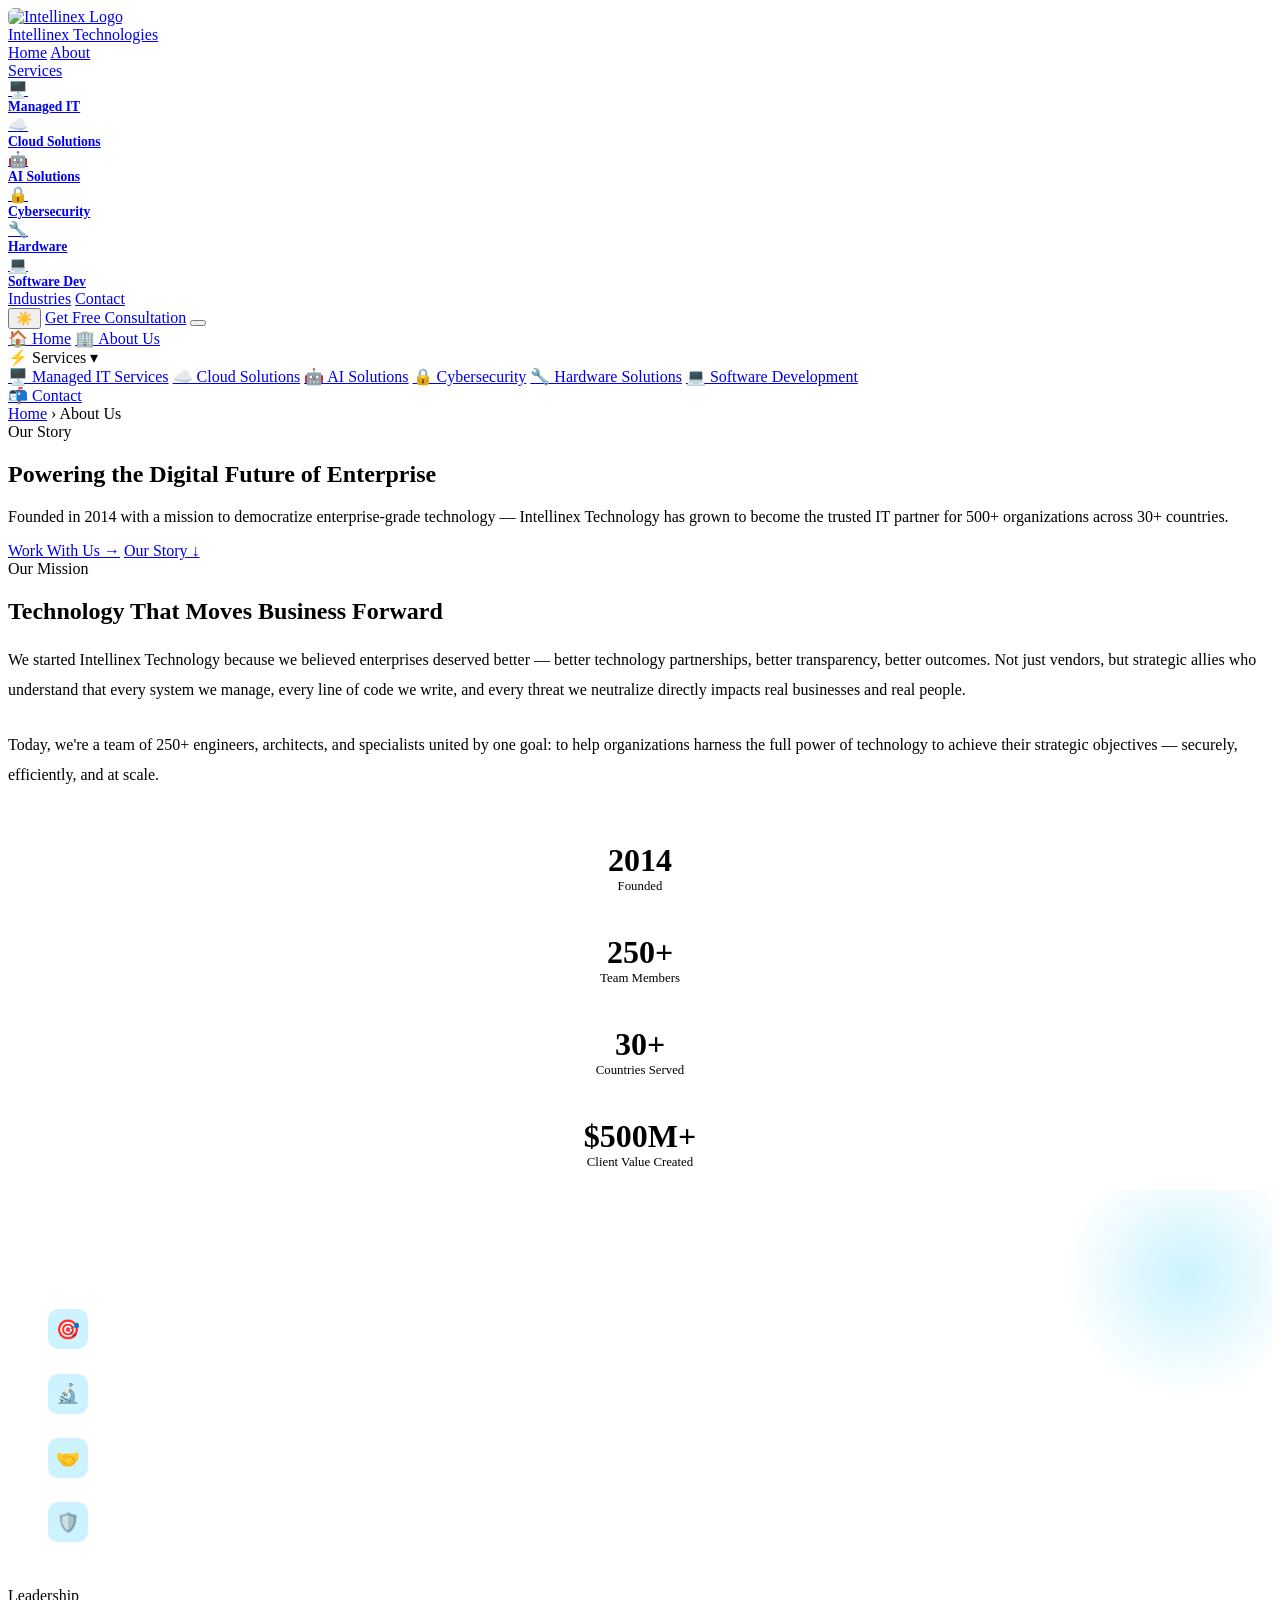
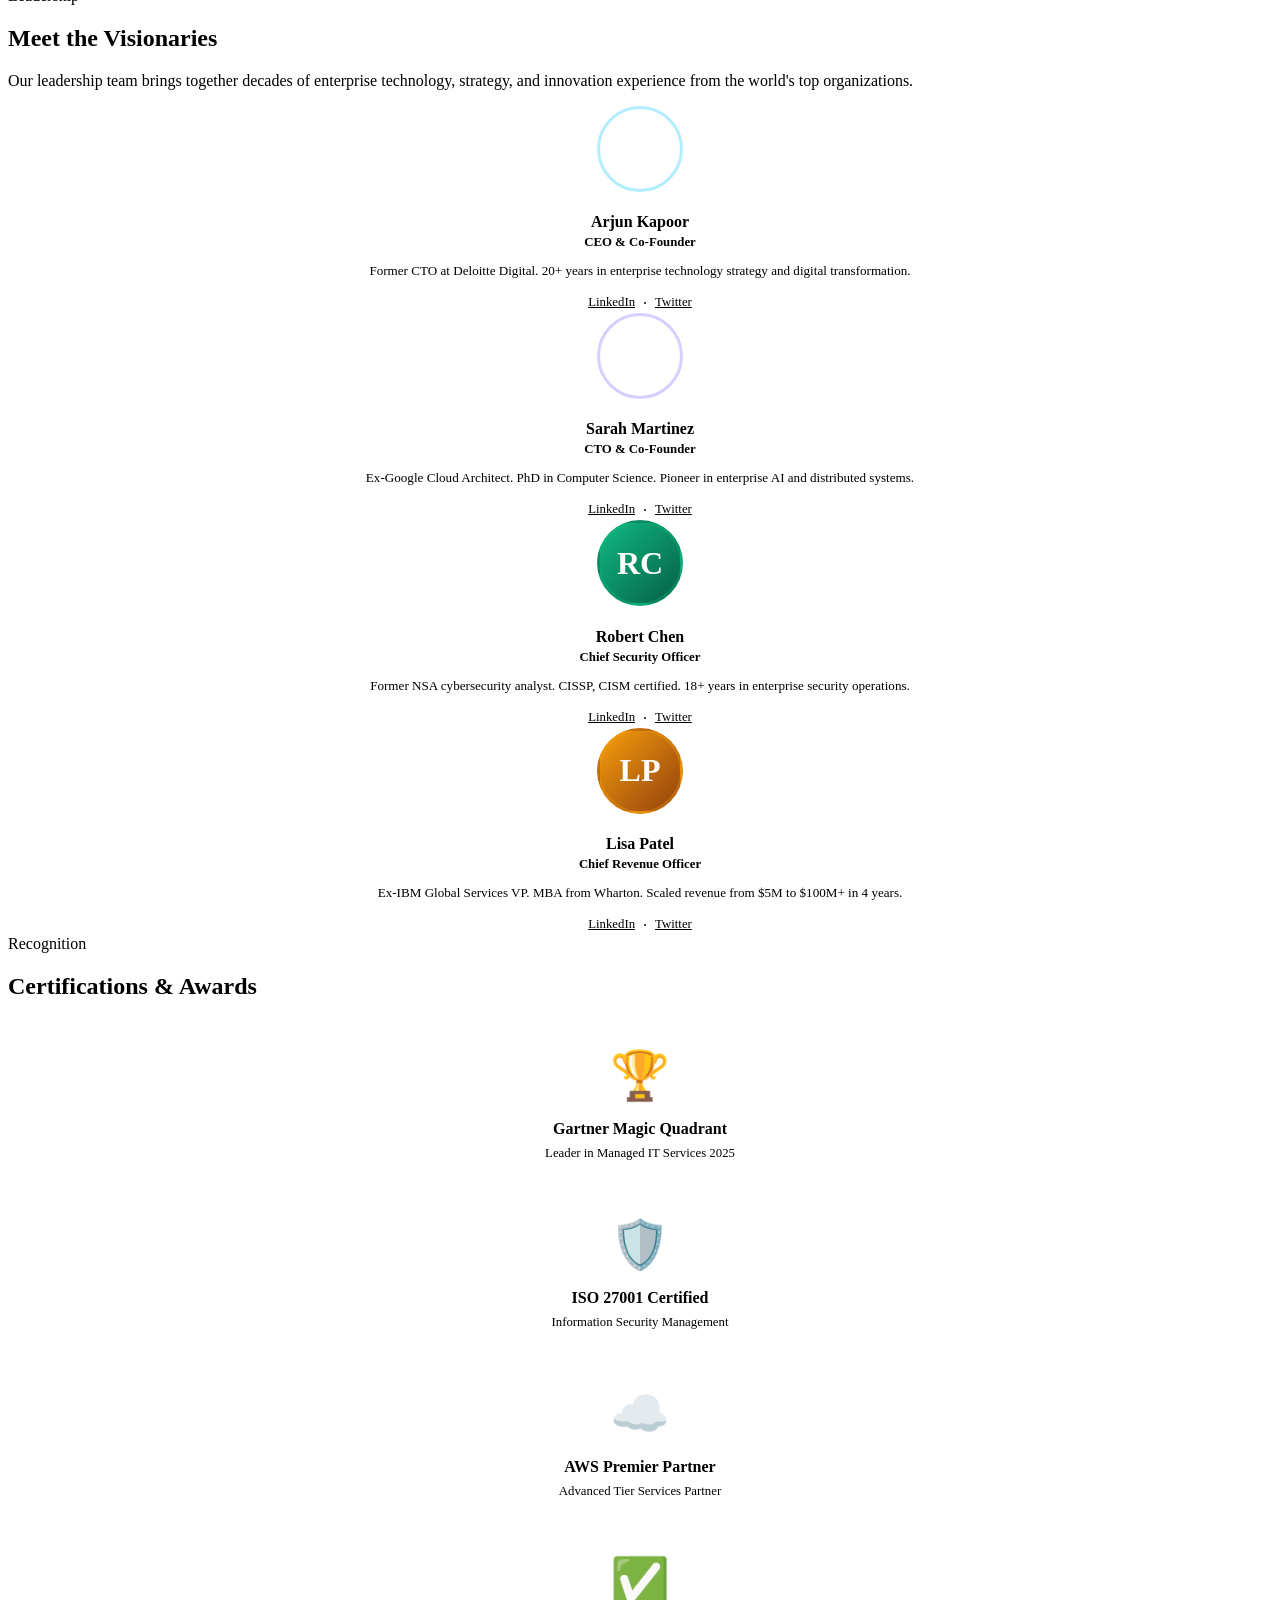
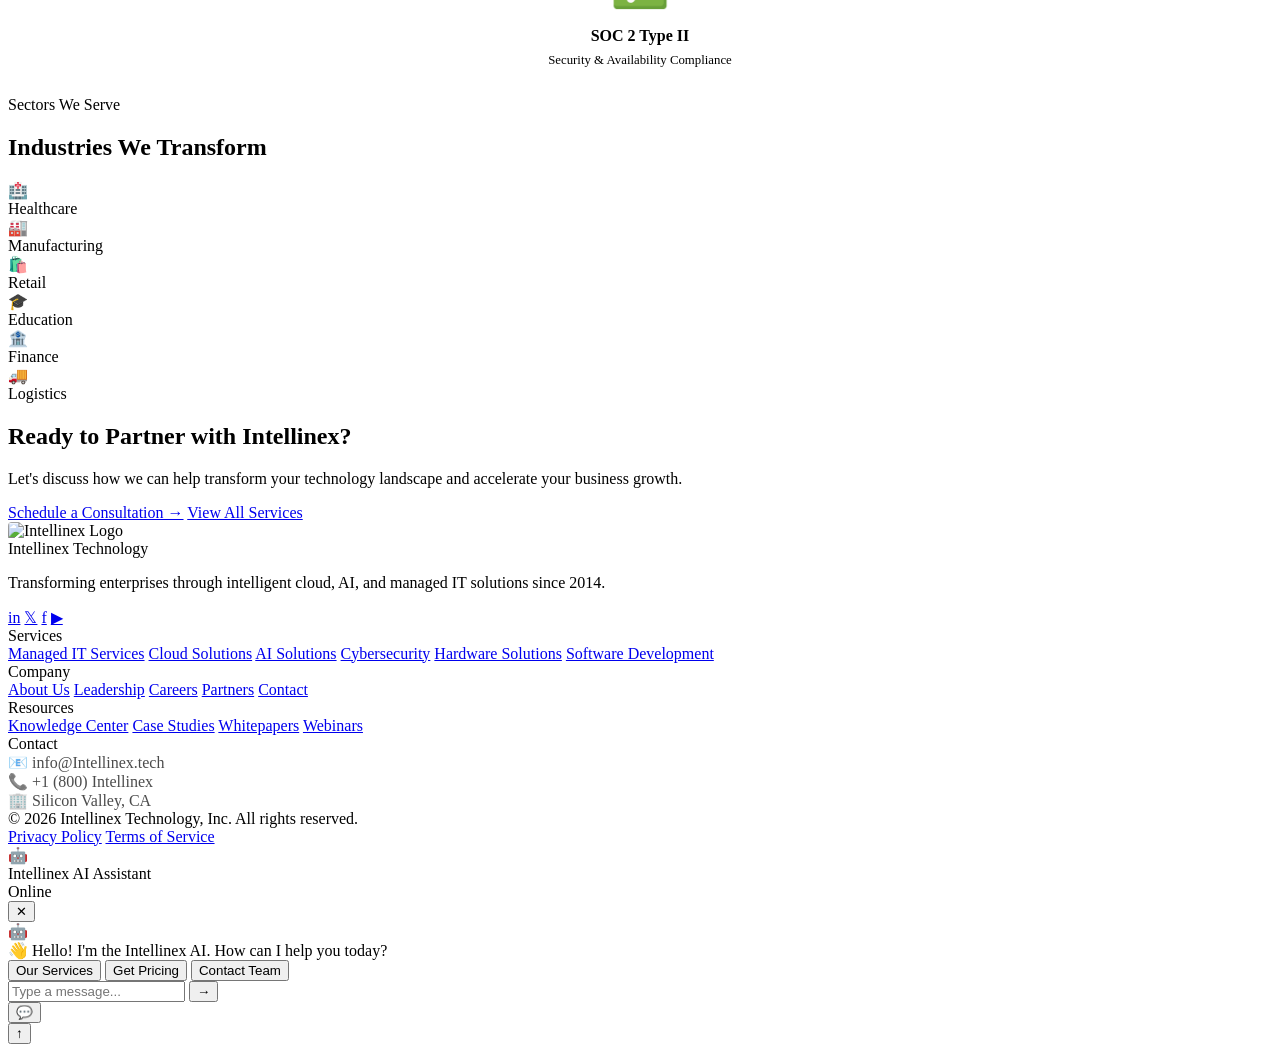
==== about.html @ fc271dee "Add files via upload" ====
<!DOCTYPE html>
<html lang="en" data-theme="dark">
<head>
  <meta charset="UTF-8">
  <meta name="viewport" content="width=device-width, initial-scale=1.0">
  <meta name="description" content="About Intellinex Technology — Our story, leadership team, mission, values, and what makes us the enterprise IT partner of choice for 500+ companies worldwide.">
  <meta name="keywords" content="about Intellinex Technology, IT company, enterprise technology, leadership team, company mission">
  <title>About Us | Intellinex Technology</title>
  <link rel="icon" href="data:image/svg+xml,<svg xmlns='http://www.w3.org/2000/svg' viewBox='0 0 100 100'><rect width='100' height='100' rx='20' fill='%230B1F3A'/><text y='.9em' font-size='80' x='10'>N</text></svg>">
  <link rel="stylesheet" href="css/main.css">
</head>
<body>

<!-- NAVBAR -->
<nav class="navbar" id="navbar">
  <div class="container">
    <div class="nav-inner">
      <a href="index.html" class="nav-logo">
        <div class="nav-logo-icon" style="background:none;box-shadow:none;width:auto;height:auto;"><img src="assets/logo.png" alt="Intellinex Logo" style="height:40px;width:auto;border-radius:6px;"></div>
        <div class="nav-logo-text">
          <span class="nav-logo-name">Intellinex</span>
          <span class="nav-logo-tagline">Technologies</span>
        </div>
      </a>
      <div class="nav-menu">
        <a href="index.html" class="nav-link">Home</a>
        <a href="about.html" class="nav-link active">About</a>
        <div class="nav-dropdown-wrapper">
          <a href="#" class="nav-link has-dropdown">Services</a>
          <div class="nav-dropdown">
            <a href="managed-it.html" class="nav-dropdown-item"><div class="nav-dropdown-item-icon">🖥️</div><div><div style="font-weight:600;color:var(--text-primary);font-size:0.85rem;">Managed IT</div></div></a>
            <a href="cloud-solutions.html" class="nav-dropdown-item"><div class="nav-dropdown-item-icon">☁️</div><div><div style="font-weight:600;color:var(--text-primary);font-size:0.85rem;">Cloud Solutions</div></div></a>
            <a href="ai-solutions.html" class="nav-dropdown-item"><div class="nav-dropdown-item-icon">🤖</div><div><div style="font-weight:600;color:var(--text-primary);font-size:0.85rem;">AI Solutions</div></div></a>
            <a href="cybersecurity.html" class="nav-dropdown-item"><div class="nav-dropdown-item-icon">🔒</div><div><div style="font-weight:600;color:var(--text-primary);font-size:0.85rem;">Cybersecurity</div></div></a>
            <a href="hardware.html" class="nav-dropdown-item"><div class="nav-dropdown-item-icon">🔧</div><div><div style="font-weight:600;color:var(--text-primary);font-size:0.85rem;">Hardware</div></div></a>
            <a href="software-development.html" class="nav-dropdown-item"><div class="nav-dropdown-item-icon">💻</div><div><div style="font-weight:600;color:var(--text-primary);font-size:0.85rem;">Software Dev</div></div></a>
          </div>
        </div>
        <a href="index.html#industries" class="nav-link">Industries</a>
        <a href="contact.html" class="nav-link">Contact</a>
      </div>
      <div class="nav-actions">
        <button class="theme-toggle" aria-label="Toggle theme"><span class="theme-icon">☀️</span></button>
        <a href="contact.html" class="btn btn-primary btn-sm nav-cta">Get Free Consultation</a>
        <button class="hamburger" id="hamburger"><span></span><span></span><span></span></button>
      </div>
    </div>
  </div>
</nav>
<div class="mobile-menu" id="mobile-menu">
  <a href="index.html" class="mobile-menu-link">🏠 Home</a>
  <a href="about.html" class="mobile-menu-link">🏢 About Us</a>
  <div class="mobile-menu-link has-sub" style="cursor:pointer">⚡ Services <span class="sub-arrow" style="transition:transform 0.3s">▾</span></div>
  <div class="mobile-menu-sub">
    <a href="managed-it.html" class="mobile-menu-sub-link">🖥️ Managed IT Services</a>
    <a href="cloud-solutions.html" class="mobile-menu-sub-link">☁️ Cloud Solutions</a>
    <a href="ai-solutions.html" class="mobile-menu-sub-link">🤖 AI Solutions</a>
    <a href="cybersecurity.html" class="mobile-menu-sub-link">🔒 Cybersecurity</a>
    <a href="hardware.html" class="mobile-menu-sub-link">🔧 Hardware Solutions</a>
    <a href="software-development.html" class="mobile-menu-sub-link">💻 Software Development</a>
  </div>
  <a href="contact.html" class="mobile-menu-link">📬 Contact</a>
</div>

<!-- PAGE HERO -->
<section class="page-hero">
  <div class="container">
    <div class="page-hero-content">
      <div class="breadcrumb">
        <a href="index.html">Home</a>
        <span class="breadcrumb-sep">›</span>
        <span>About Us</span>
      </div>
      <div class="section-tag" style="margin-bottom:16px;">Our Story</div>
      <h1 class="page-hero-title">Powering the <span style="color:var(--cyan)">Digital Future</span> of Enterprise</h1>
      <p class="page-hero-desc">Founded in 2014 with a mission to democratize enterprise-grade technology — Intellinex Technology has grown to become the trusted IT partner for 500+ organizations across 30+ countries.</p>
      <div class="btn-group">
        <a href="contact.html" class="btn btn-primary">Work With Us →</a>
        <a href="#story" class="btn btn-outline">Our Story ↓</a>
      </div>
    </div>
  </div>
</section>

<!-- MISSION & VALUES -->
<section class="section" id="story" style="background:var(--bg)">
  <div class="container">
    <div class="why-grid">
      <div class="reveal-left">
        <div class="section-tag">Our Mission</div>
        <h2 class="section-title" style="margin-bottom:20px">Technology That <span class="text-cyan">Moves Business Forward</span></h2>
        <p style="color:var(--text-secondary);line-height:1.9;margin-bottom:24px;">We started Intellinex Technology because we believed enterprises deserved better — better technology partnerships, better transparency, better outcomes. Not just vendors, but strategic allies who understand that every system we manage, every line of code we write, and every threat we neutralize directly impacts real businesses and real people.</p>
        <p style="color:var(--text-secondary);line-height:1.9;margin-bottom:32px;">Today, we're a team of 250+ engineers, architects, and specialists united by one goal: to help organizations harness the full power of technology to achieve their strategic objectives — securely, efficiently, and at scale.</p>
        <div class="grid grid-2" style="gap:16px">
          <div style="padding:20px;background:var(--bg-card);border:1px solid var(--border);border-radius:var(--radius-md);text-align:center;">
            <div style="font-size:2rem;font-weight:800;color:var(--cyan);font-family:var(--font-display);">2014</div>
            <div style="font-size:0.8rem;color:var(--text-muted);">Founded</div>
          </div>
          <div style="padding:20px;background:var(--bg-card);border:1px solid var(--border);border-radius:var(--radius-md);text-align:center;">
            <div style="font-size:2rem;font-weight:800;color:var(--cyan);font-family:var(--font-display);">250+</div>
            <div style="font-size:0.8rem;color:var(--text-muted);">Team Members</div>
          </div>
          <div style="padding:20px;background:var(--bg-card);border:1px solid var(--border);border-radius:var(--radius-md);text-align:center;">
            <div style="font-size:2rem;font-weight:800;color:var(--cyan);font-family:var(--font-display);">30+</div>
            <div style="font-size:0.8rem;color:var(--text-muted);">Countries Served</div>
          </div>
          <div style="padding:20px;background:var(--bg-card);border:1px solid var(--border);border-radius:var(--radius-md);text-align:center;">
            <div style="font-size:2rem;font-weight:800;color:var(--cyan);font-family:var(--font-display);">$500M+</div>
            <div style="font-size:0.8rem;color:var(--text-muted);">Client Value Created</div>
          </div>
        </div>
      </div>
      <div class="reveal-right">
        <div style="background:linear-gradient(135deg,var(--primary),var(--primary-light));border-radius:var(--radius-xl);padding:40px;position:relative;overflow:hidden;box-shadow:var(--shadow-xl)">
          <div style="position:absolute;top:-40px;right:-40px;width:250px;height:250px;background:radial-gradient(circle,rgba(0,194,255,0.2),transparent 70%);border-radius:50%;"></div>
          <div style="position:relative;z-index:1">
            <h3 style="color:white;margin-bottom:28px;font-size:1.5rem">Our Core Values</h3>
            <div style="display:flex;flex-direction:column;gap:20px">
              <div style="display:flex;gap:16px;align-items:flex-start">
                <div style="width:40px;height:40px;background:rgba(0,194,255,0.2);border-radius:10px;display:flex;align-items:center;justify-content:center;font-size:1.2rem;flex-shrink:0">🎯</div>
                <div><div style="color:white;font-weight:700;margin-bottom:4px">Client-First Always</div><div style="color:rgba(255,255,255,0.6);font-size:0.875rem;line-height:1.6">Every decision we make is centered around creating real, measurable value for our clients.</div></div>
              </div>
              <div style="display:flex;gap:16px;align-items:flex-start">
                <div style="width:40px;height:40px;background:rgba(0,194,255,0.2);border-radius:10px;display:flex;align-items:center;justify-content:center;font-size:1.2rem;flex-shrink:0">🔬</div>
                <div><div style="color:white;font-weight:700;margin-bottom:4px">Innovation at Core</div><div style="color:rgba(255,255,255,0.6);font-size:0.875rem;line-height:1.6">We continuously explore emerging technologies to give our clients a competitive edge.</div></div>
              </div>
              <div style="display:flex;gap:16px;align-items:flex-start">
                <div style="width:40px;height:40px;background:rgba(0,194,255,0.2);border-radius:10px;display:flex;align-items:center;justify-content:center;font-size:1.2rem;flex-shrink:0">🤝</div>
                <div><div style="color:white;font-weight:700;margin-bottom:4px">True Partnership</div><div style="color:rgba(255,255,255,0.6);font-size:0.875rem;line-height:1.6">We don't just deliver services — we build long-term relationships and grow together.</div></div>
              </div>
              <div style="display:flex;gap:16px;align-items:flex-start">
                <div style="width:40px;height:40px;background:rgba(0,194,255,0.2);border-radius:10px;display:flex;align-items:center;justify-content:center;font-size:1.2rem;flex-shrink:0">🛡️</div>
                <div><div style="color:white;font-weight:700;margin-bottom:4px">Uncompromising Security</div><div style="color:rgba(255,255,255,0.6);font-size:0.875rem;line-height:1.6">Security is not a feature — it's built into everything we do, by default.</div></div>
              </div>
            </div>
          </div>
        </div>
      </div>
    </div>
  </div>
</section>

<!-- LEADERSHIP TEAM -->
<section class="section" id="team" style="background:var(--bg-secondary)">
  <div class="container">
    <div class="section-header reveal">
      <div class="section-tag">Leadership</div>
      <h2 class="section-title">Meet the <span class="text-cyan">Visionaries</span></h2>
      <p class="section-desc">Our leadership team brings together decades of enterprise technology, strategy, and innovation experience from the world's top organizations.</p>
    </div>
    <div class="grid grid-4">
      <div class="card card-glass reveal reveal-delay-1" style="text-align:center">
        <div style="width:80px;height:80px;border-radius:50%;background:linear-gradient(135deg,var(--cyan),var(--primary-light));display:flex;align-items:center;justify-content:center;font-size:2rem;font-weight:700;color:white;margin:0 auto 20px;border:3px solid rgba(0,194,255,0.3)">AK</div>
        <h4 style="margin-bottom:4px">Arjun Kapoor</h4>
        <div style="font-size:0.8rem;color:var(--cyan);font-weight:600;margin-bottom:12px">CEO & Co-Founder</div>
        <p class="card-desc" style="font-size:0.82rem">Former CTO at Deloitte Digital. 20+ years in enterprise technology strategy and digital transformation.</p>
        <div style="display:flex;gap:8px;justify-content:center;margin-top:16px">
          <a href="#" style="color:var(--text-muted);font-size:0.8rem;transition:color 0.2s" onmouseover="this.style.color='var(--cyan)'" onmouseout="this.style.color='var(--text-muted)'">LinkedIn</a>
          <span style="color:var(--border)">·</span>
          <a href="#" style="color:var(--text-muted);font-size:0.8rem;transition:color 0.2s" onmouseover="this.style.color='var(--cyan)'" onmouseout="this.style.color='var(--text-muted)'">Twitter</a>
        </div>
      </div>
      <div class="card card-glass reveal reveal-delay-2" style="text-align:center">
        <div style="width:80px;height:80px;border-radius:50%;background:linear-gradient(135deg,#7B61FF,var(--primary));display:flex;align-items:center;justify-content:center;font-size:2rem;font-weight:700;color:white;margin:0 auto 20px;border:3px solid rgba(123,97,255,0.3)">SM</div>
        <h4 style="margin-bottom:4px">Sarah Martinez</h4>
        <div style="font-size:0.8rem;color:var(--cyan);font-weight:600;margin-bottom:12px">CTO & Co-Founder</div>
        <p class="card-desc" style="font-size:0.82rem">Ex-Google Cloud Architect. PhD in Computer Science. Pioneer in enterprise AI and distributed systems.</p>
        <div style="display:flex;gap:8px;justify-content:center;margin-top:16px">
          <a href="#" style="color:var(--text-muted);font-size:0.8rem">LinkedIn</a>
          <span style="color:var(--border)">·</span>
          <a href="#" style="color:var(--text-muted);font-size:0.8rem">Twitter</a>
        </div>
      </div>
      <div class="card card-glass reveal reveal-delay-3" style="text-align:center">
        <div style="width:80px;height:80px;border-radius:50%;background:linear-gradient(135deg,#10B981,#065F46);display:flex;align-items:center;justify-content:center;font-size:2rem;font-weight:700;color:white;margin:0 auto 20px;border:3px solid rgba(16,185,129,0.3)">RC</div>
        <h4 style="margin-bottom:4px">Robert Chen</h4>
        <div style="font-size:0.8rem;color:var(--cyan);font-weight:600;margin-bottom:12px">Chief Security Officer</div>
        <p class="card-desc" style="font-size:0.82rem">Former NSA cybersecurity analyst. CISSP, CISM certified. 18+ years in enterprise security operations.</p>
        <div style="display:flex;gap:8px;justify-content:center;margin-top:16px">
          <a href="#" style="color:var(--text-muted);font-size:0.8rem">LinkedIn</a>
          <span style="color:var(--border)">·</span>
          <a href="#" style="color:var(--text-muted);font-size:0.8rem">Twitter</a>
        </div>
      </div>
      <div class="card card-glass reveal reveal-delay-4" style="text-align:center">
        <div style="width:80px;height:80px;border-radius:50%;background:linear-gradient(135deg,#F59E0B,#92400E);display:flex;align-items:center;justify-content:center;font-size:2rem;font-weight:700;color:white;margin:0 auto 20px;border:3px solid rgba(245,158,11,0.3)">LP</div>
        <h4 style="margin-bottom:4px">Lisa Patel</h4>
        <div style="font-size:0.8rem;color:var(--cyan);font-weight:600;margin-bottom:12px">Chief Revenue Officer</div>
        <p class="card-desc" style="font-size:0.82rem">Ex-IBM Global Services VP. MBA from Wharton. Scaled revenue from $5M to $100M+ in 4 years.</p>
        <div style="display:flex;gap:8px;justify-content:center;margin-top:16px">
          <a href="#" style="color:var(--text-muted);font-size:0.8rem">LinkedIn</a>
          <span style="color:var(--border)">·</span>
          <a href="#" style="color:var(--text-muted);font-size:0.8rem">Twitter</a>
        </div>
      </div>
    </div>
  </div>
</section>

<!-- CERTIFICATIONS & AWARDS -->
<section class="section" style="background:var(--bg)">
  <div class="container">
    <div class="section-header reveal">
      <div class="section-tag">Recognition</div>
      <h2 class="section-title">Certifications & <span class="text-cyan">Awards</span></h2>
    </div>
    <div class="grid grid-4">
      <div class="card card-glass reveal reveal-delay-1" style="text-align:center;padding:28px">
        <div style="font-size:3rem;margin-bottom:16px">🏆</div>
        <div style="font-weight:700;color:var(--text-primary);margin-bottom:8px">Gartner Magic Quadrant</div>
        <div style="font-size:0.8rem;color:var(--text-muted)">Leader in Managed IT Services 2025</div>
      </div>
      <div class="card card-glass reveal reveal-delay-2" style="text-align:center;padding:28px">
        <div style="font-size:3rem;margin-bottom:16px">🛡️</div>
        <div style="font-weight:700;color:var(--text-primary);margin-bottom:8px">ISO 27001 Certified</div>
        <div style="font-size:0.8rem;color:var(--text-muted)">Information Security Management</div>
      </div>
      <div class="card card-glass reveal reveal-delay-3" style="text-align:center;padding:28px">
        <div style="font-size:3rem;margin-bottom:16px">☁️</div>
        <div style="font-weight:700;color:var(--text-primary);margin-bottom:8px">AWS Premier Partner</div>
        <div style="font-size:0.8rem;color:var(--text-muted)">Advanced Tier Services Partner</div>
      </div>
      <div class="card card-glass reveal reveal-delay-4" style="text-align:center;padding:28px">
        <div style="font-size:3rem;margin-bottom:16px">✅</div>
        <div style="font-weight:700;color:var(--text-primary);margin-bottom:8px">SOC 2 Type II</div>
        <div style="font-size:0.8rem;color:var(--text-muted)">Security & Availability Compliance</div>
      </div>
    </div>
  </div>
</section>

<!-- INDUSTRIES -->
<section class="section industries-section" id="industries" style="background:var(--bg-secondary)">
  <div class="container">
    <div class="section-header reveal">
      <div class="section-tag">Sectors We Serve</div>
      <h2 class="section-title">Industries We <span class="text-cyan">Transform</span></h2>
    </div>
    <div class="industry-grid">
      <div class="industry-card reveal reveal-delay-1"><div class="industry-icon">🏥</div><div class="industry-name">Healthcare</div></div>
      <div class="industry-card reveal reveal-delay-2"><div class="industry-icon">🏭</div><div class="industry-name">Manufacturing</div></div>
      <div class="industry-card reveal reveal-delay-3"><div class="industry-icon">🛍️</div><div class="industry-name">Retail</div></div>
      <div class="industry-card reveal reveal-delay-4"><div class="industry-icon">🎓</div><div class="industry-name">Education</div></div>
      <div class="industry-card reveal reveal-delay-5"><div class="industry-icon">🏦</div><div class="industry-name">Finance</div></div>
      <div class="industry-card reveal reveal-delay-6"><div class="industry-icon">🚚</div><div class="industry-name">Logistics</div></div>
    </div>
  </div>
</section>

<!-- CTA -->
<section class="cta-section">
  <div class="container">
    <div class="cta-content reveal">
      <h2 class="cta-title">Ready to Partner with Intellinex?</h2>
      <p class="cta-desc">Let's discuss how we can help transform your technology landscape and accelerate your business growth.</p>
      <div class="btn-group" style="justify-content:center">
        <a href="contact.html" class="btn btn-primary btn-xl">Schedule a Consultation →</a>
        <a href="index.html#services" class="btn btn-outline btn-xl">View All Services</a>
      </div>
    </div>
  </div>
</section>

<!-- FOOTER -->
<footer class="footer">
  <div class="container">
    <div class="footer-grid">
      <div class="footer-brand">
        <div class="footer-logo">
          <div class="footer-logo-icon" style="background:none;box-shadow:none;width:auto;height:auto;"><img src="assets/logo.png" alt="Intellinex Logo" style="height:32px;width:auto;border-radius:4px;"></div>
          <span class="footer-logo-name">Intellinex Technology</span>
        </div>
        <p class="footer-desc">Transforming enterprises through intelligent cloud, AI, and managed IT solutions since 2014.</p>
        <div class="footer-socials">
          <a href="#" class="footer-social">in</a>
          <a href="#" class="footer-social">𝕏</a>
          <a href="#" class="footer-social">f</a>
          <a href="#" class="footer-social">▶</a>
        </div>
      </div>
      <div>
        <div class="footer-col-title">Services</div>
        <div class="footer-links">
          <a href="managed-it.html" class="footer-link">Managed IT Services</a>
          <a href="cloud-solutions.html" class="footer-link">Cloud Solutions</a>
          <a href="ai-solutions.html" class="footer-link">AI Solutions</a>
          <a href="cybersecurity.html" class="footer-link">Cybersecurity</a>
          <a href="hardware.html" class="footer-link">Hardware Solutions</a>
          <a href="software-development.html" class="footer-link">Software Development</a>
        </div>
      </div>
      <div>
        <div class="footer-col-title">Company</div>
        <div class="footer-links">
          <a href="about.html" class="footer-link">About Us</a>
          <a href="about.html#team" class="footer-link">Leadership</a>
          <a href="#" class="footer-link">Careers</a>
          <a href="#" class="footer-link">Partners</a>
          <a href="contact.html" class="footer-link">Contact</a>
        </div>
      </div>
      <div>
        <div class="footer-col-title">Resources</div>
        <div class="footer-links">
          <a href="#" class="footer-link">Knowledge Center</a>
          <a href="#" class="footer-link">Case Studies</a>
          <a href="#" class="footer-link">Whitepapers</a>
          <a href="#" class="footer-link">Webinars</a>
        </div>
      </div>
      <div>
        <div class="footer-col-title">Contact</div>
        <div class="footer-links">
          <div class="footer-link" style="cursor:default;opacity:0.7">📧 info@Intellinex.tech</div>
          <div class="footer-link" style="cursor:default;opacity:0.7">📞 +1 (800) Intellinex</div>
          <div class="footer-link" style="cursor:default;opacity:0.7">🏢 Silicon Valley, CA</div>
        </div>
      </div>
    </div>
    <div class="footer-bottom">
      <div class="footer-copyright">© 2026 Intellinex Technology, Inc. All rights reserved.</div>
      <div class="footer-legal">
        <a href="#" class="footer-legal-link">Privacy Policy</a>
        <a href="#" class="footer-legal-link">Terms of Service</a>
      </div>
    </div>
  </div>
</footer>

<!-- Chat Widget -->
<div class="chat-widget">
  <div class="chat-panel" id="chat-panel">
    <div class="chat-header">
      <div class="chat-avatar">🤖</div>
      <div><div class="chat-header-name">Intellinex AI Assistant</div><div class="chat-header-status"><span class="chat-status-dot"></span>Online</div></div>
      <button class="chat-close" id="chat-close">✕</button>
    </div>
    <div class="chat-messages" id="chat-messages">
      <div class="chat-msg bot"><div class="chat-msg-avatar bot">🤖</div><div class="chat-bubble bot">👋 Hello! I'm the Intellinex AI. How can I help you today?</div></div>
    </div>
    <div class="chat-quick-replies">
      <button class="quick-reply">Our Services</button>
      <button class="quick-reply">Get Pricing</button>
      <button class="quick-reply">Contact Team</button>
    </div>
    <div class="chat-input-area">
      <input type="text" class="chat-input" id="chat-input" placeholder="Type a message...">
      <button class="chat-send" id="chat-send">→</button>
    </div>
  </div>
  <button class="chat-btn" id="chat-toggle"><div class="chat-btn-pulse"></div><span>💬</span><div class="chat-badge" style="display:none">1</div></button>
</div>
<button class="scroll-top" id="scroll-top">↑</button>
<script src="js/main.js"></script>
</body>
</html>
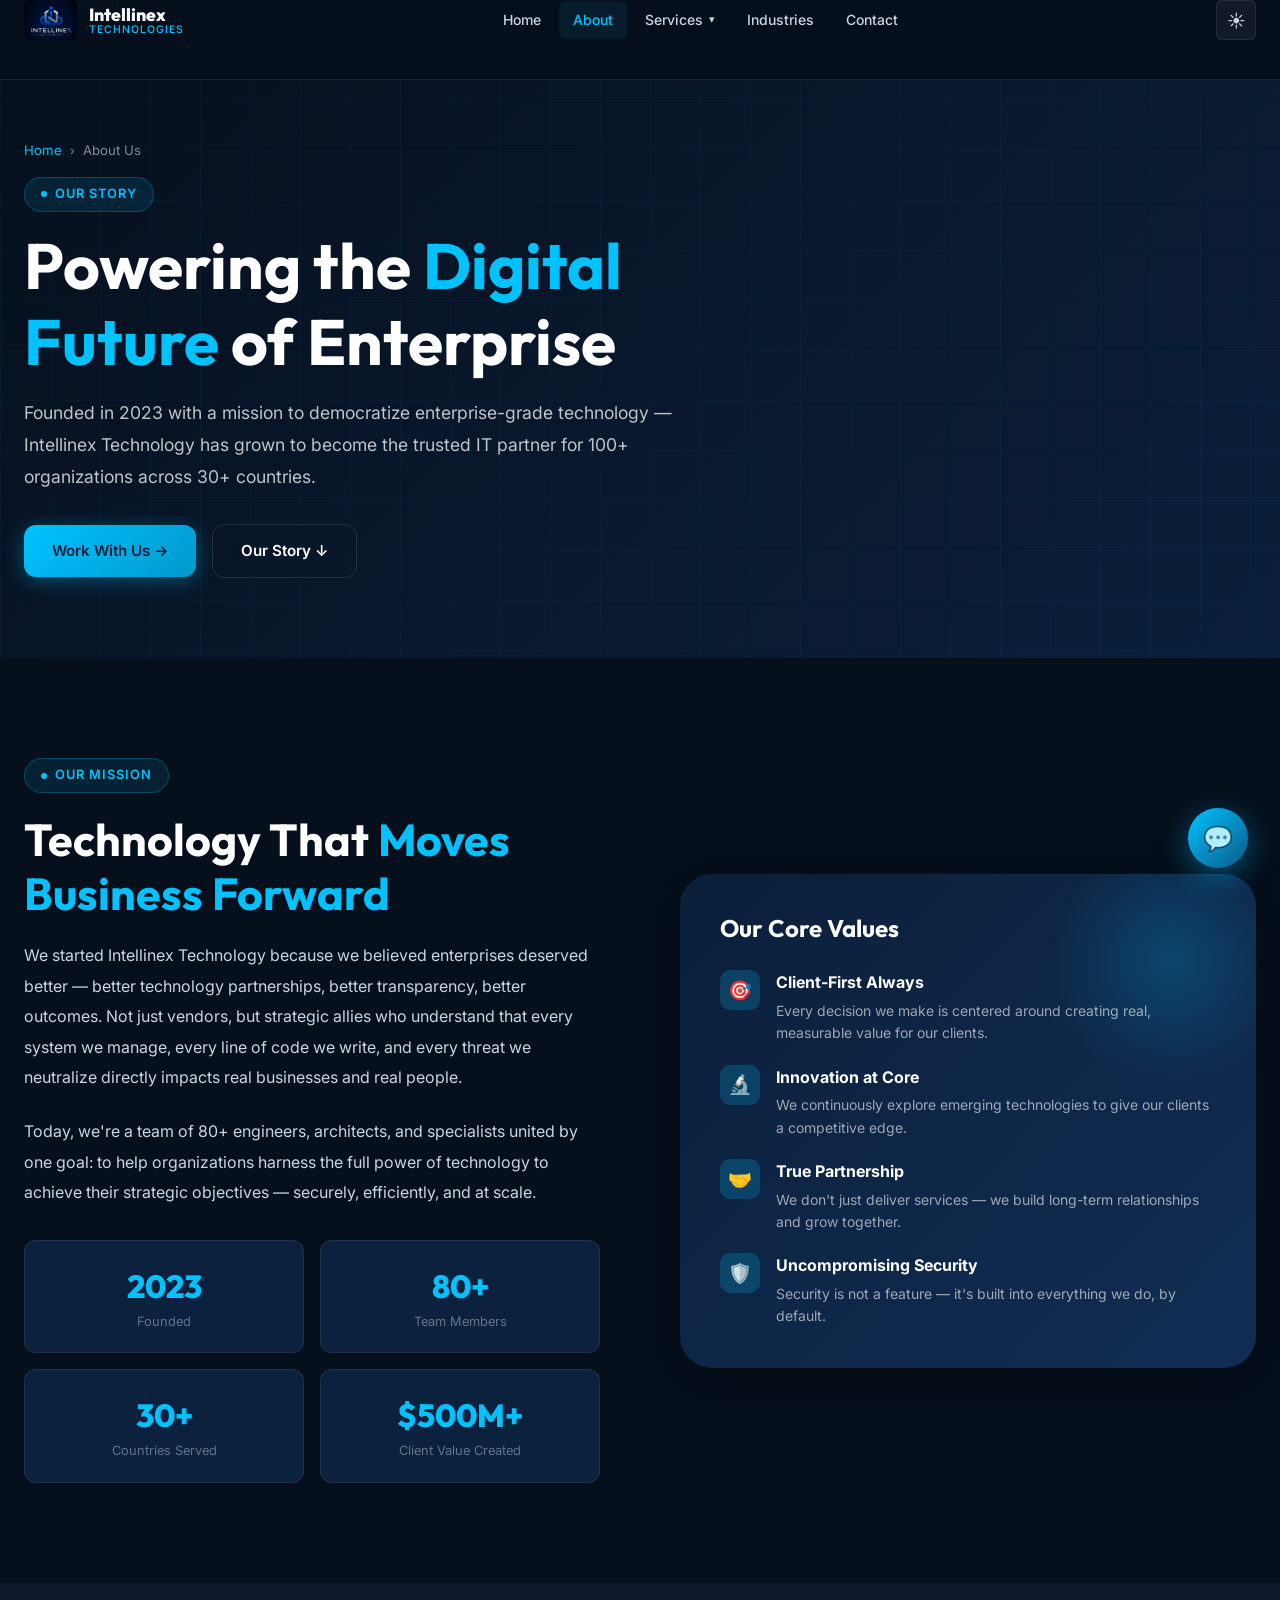
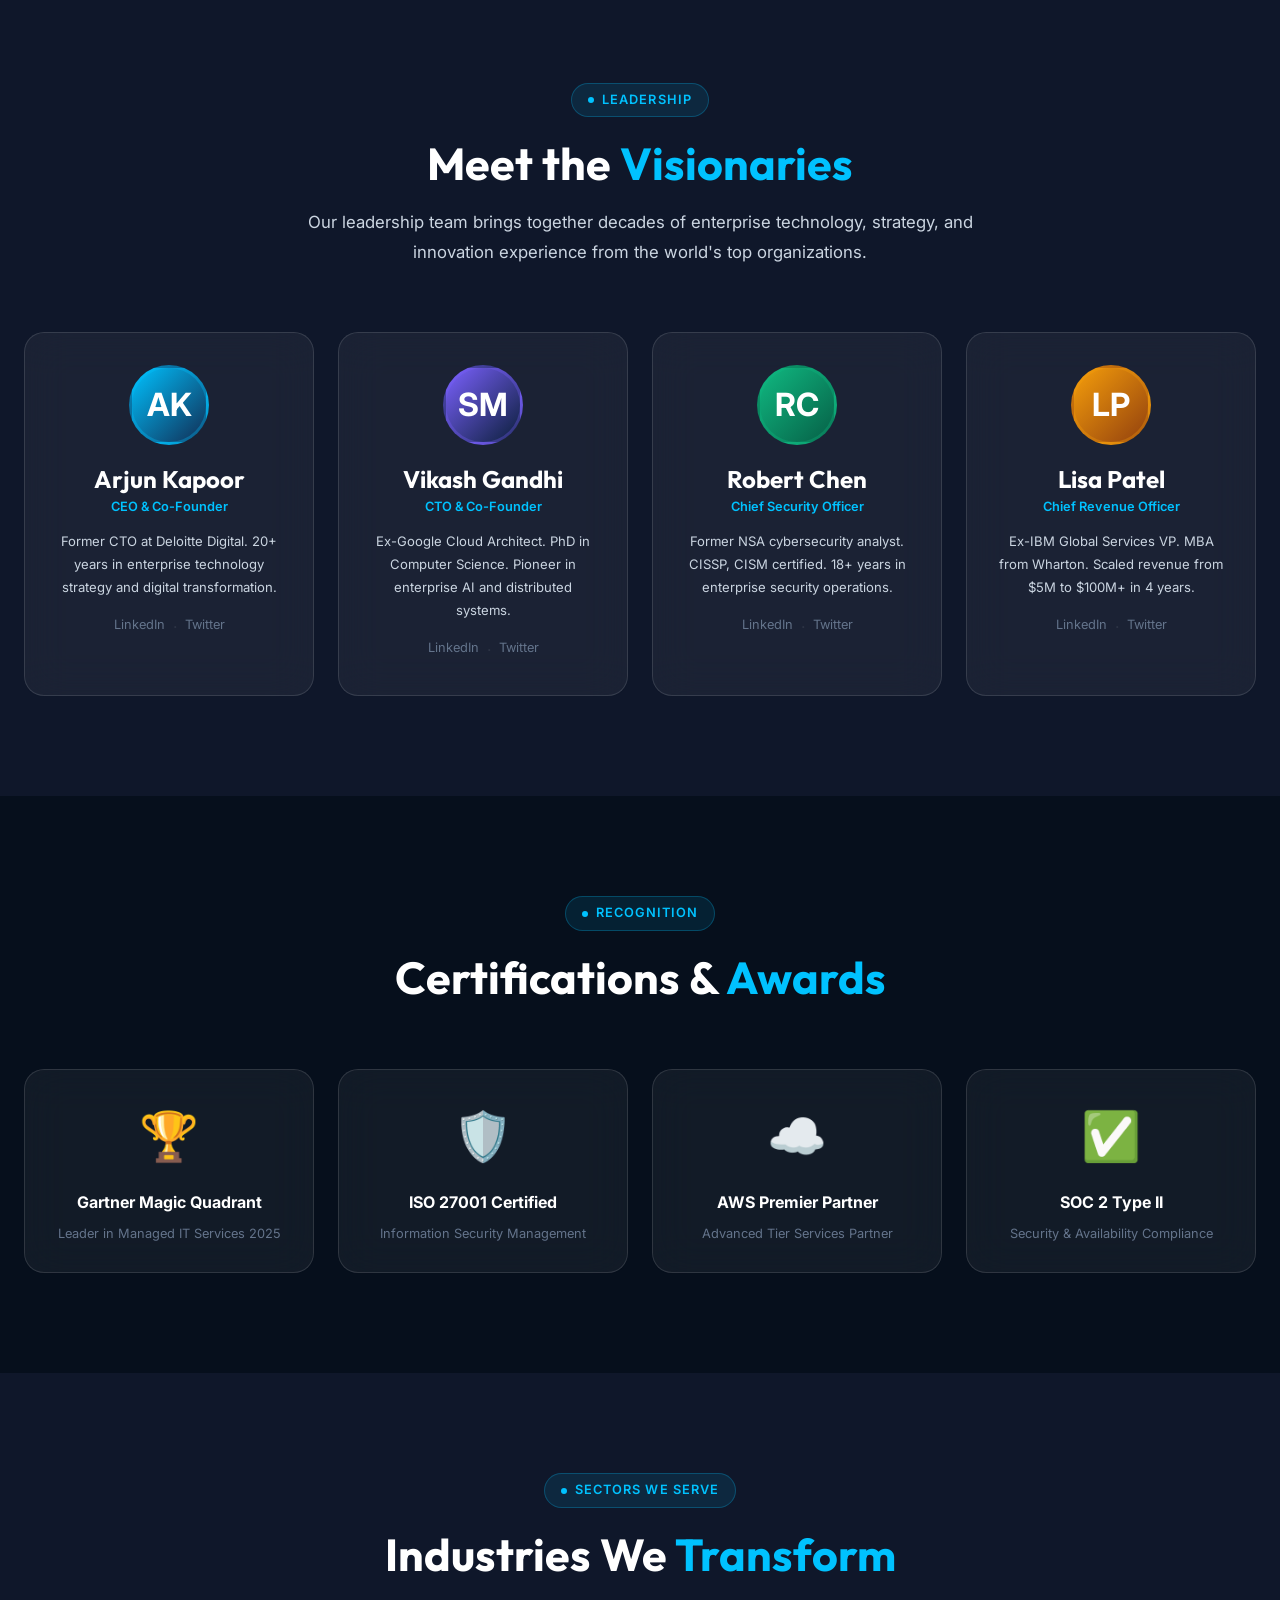
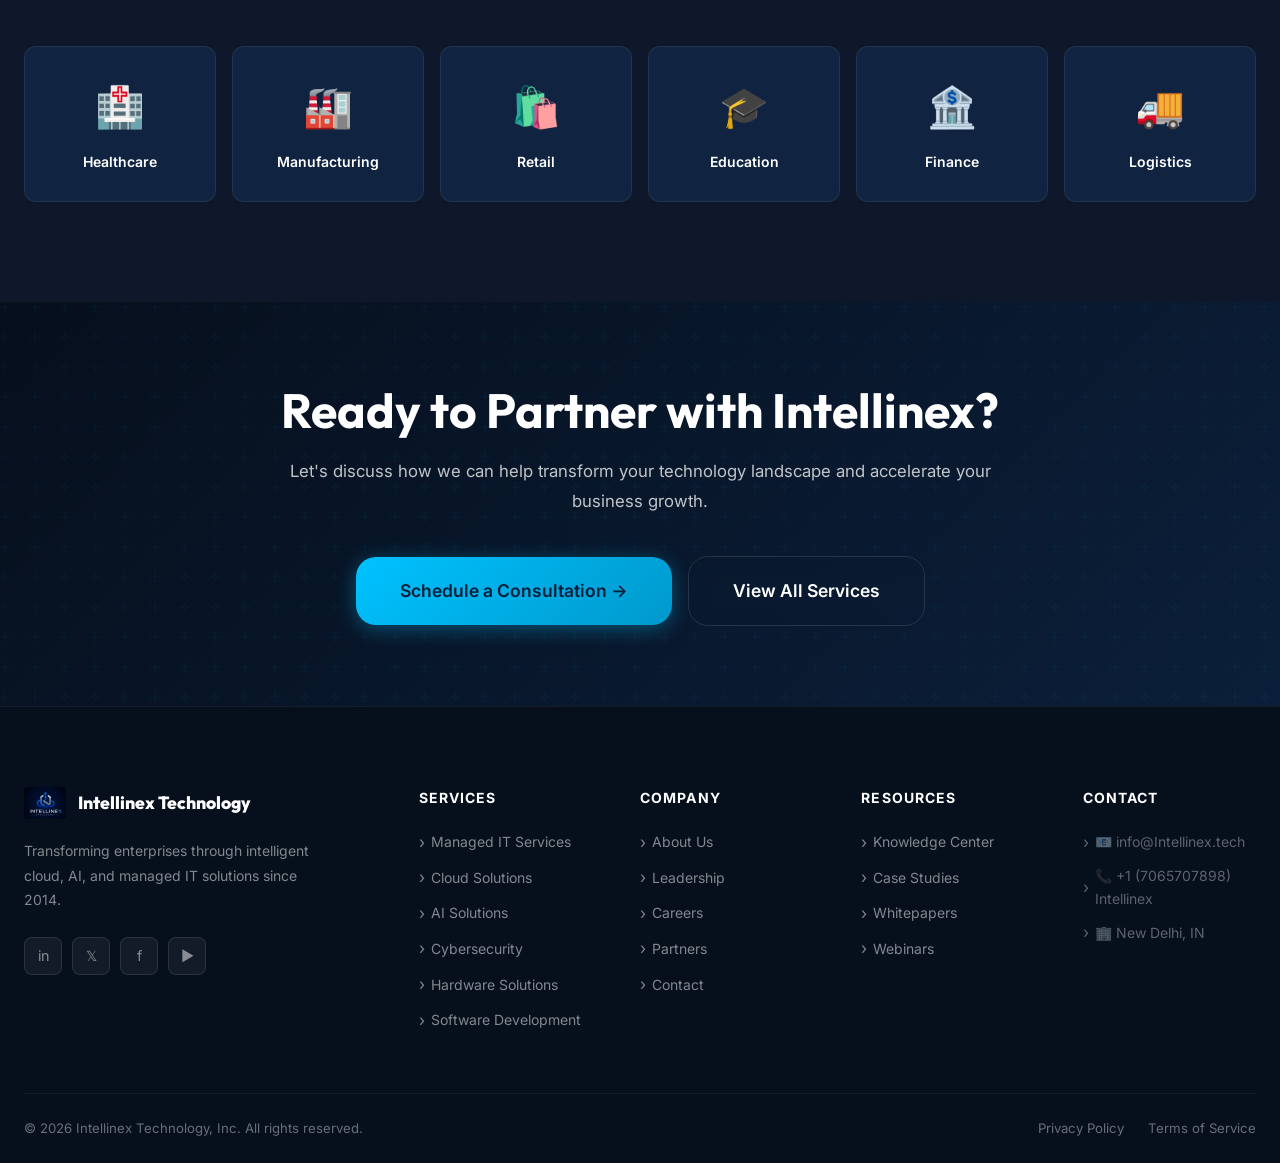
==== commit 981d88ee: "Update about.html" ====
--- a/about.html
+++ b/about.html
@@ -73,7 +73,7 @@
       </div>
       <div class="section-tag" style="margin-bottom:16px;">Our Story</div>
       <h1 class="page-hero-title">Powering the <span style="color:var(--cyan)">Digital Future</span> of Enterprise</h1>
-      <p class="page-hero-desc">Founded in 2014 with a mission to democratize enterprise-grade technology — Intellinex Technology has grown to become the trusted IT partner for 500+ organizations across 30+ countries.</p>
+      <p class="page-hero-desc">Founded in 2023 with a mission to democratize enterprise-grade technology — Intellinex Technology has grown to become the trusted IT partner for 100+ organizations across 30+ countries.</p>
       <div class="btn-group">
         <a href="contact.html" class="btn btn-primary">Work With Us →</a>
         <a href="#story" class="btn btn-outline">Our Story ↓</a>
@@ -90,14 +90,14 @@
         <div class="section-tag">Our Mission</div>
         <h2 class="section-title" style="margin-bottom:20px">Technology That <span class="text-cyan">Moves Business Forward</span></h2>
         <p style="color:var(--text-secondary);line-height:1.9;margin-bottom:24px;">We started Intellinex Technology because we believed enterprises deserved better — better technology partnerships, better transparency, better outcomes. Not just vendors, but strategic allies who understand that every system we manage, every line of code we write, and every threat we neutralize directly impacts real businesses and real people.</p>
-        <p style="color:var(--text-secondary);line-height:1.9;margin-bottom:32px;">Today, we're a team of 250+ engineers, architects, and specialists united by one goal: to help organizations harness the full power of technology to achieve their strategic objectives — securely, efficiently, and at scale.</p>
+        <p style="color:var(--text-secondary);line-height:1.9;margin-bottom:32px;">Today, we're a team of 80+ engineers, architects, and specialists united by one goal: to help organizations harness the full power of technology to achieve their strategic objectives — securely, efficiently, and at scale.</p>
         <div class="grid grid-2" style="gap:16px">
           <div style="padding:20px;background:var(--bg-card);border:1px solid var(--border);border-radius:var(--radius-md);text-align:center;">
-            <div style="font-size:2rem;font-weight:800;color:var(--cyan);font-family:var(--font-display);">2014</div>
+            <div style="font-size:2rem;font-weight:800;color:var(--cyan);font-family:var(--font-display);">2023</div>
             <div style="font-size:0.8rem;color:var(--text-muted);">Founded</div>
           </div>
           <div style="padding:20px;background:var(--bg-card);border:1px solid var(--border);border-radius:var(--radius-md);text-align:center;">
-            <div style="font-size:2rem;font-weight:800;color:var(--cyan);font-family:var(--font-display);">250+</div>
+            <div style="font-size:2rem;font-weight:800;color:var(--cyan);font-family:var(--font-display);">80+</div>
             <div style="font-size:0.8rem;color:var(--text-muted);">Team Members</div>
           </div>
           <div style="padding:20px;background:var(--bg-card);border:1px solid var(--border);border-radius:var(--radius-md);text-align:center;">
@@ -162,7 +162,7 @@
       </div>
       <div class="card card-glass reveal reveal-delay-2" style="text-align:center">
         <div style="width:80px;height:80px;border-radius:50%;background:linear-gradient(135deg,#7B61FF,var(--primary));display:flex;align-items:center;justify-content:center;font-size:2rem;font-weight:700;color:white;margin:0 auto 20px;border:3px solid rgba(123,97,255,0.3)">SM</div>
-        <h4 style="margin-bottom:4px">Sarah Martinez</h4>
+        <h4 style="margin-bottom:4px">Vikash Gandhi</h4>
         <div style="font-size:0.8rem;color:var(--cyan);font-weight:600;margin-bottom:12px">CTO & Co-Founder</div>
         <p class="card-desc" style="font-size:0.82rem">Ex-Google Cloud Architect. PhD in Computer Science. Pioneer in enterprise AI and distributed systems.</p>
         <div style="display:flex;gap:8px;justify-content:center;margin-top:16px">
@@ -312,8 +312,8 @@
         <div class="footer-col-title">Contact</div>
         <div class="footer-links">
           <div class="footer-link" style="cursor:default;opacity:0.7">📧 info@Intellinex.tech</div>
-          <div class="footer-link" style="cursor:default;opacity:0.7">📞 +1 (800) Intellinex</div>
-          <div class="footer-link" style="cursor:default;opacity:0.7">🏢 Silicon Valley, CA</div>
+          <div class="footer-link" style="cursor:default;opacity:0.7">📞 +1 (7065707898) Intellinex</div>
+          <div class="footer-link" style="cursor:default;opacity:0.7">🏢 New Delhi, IN</div>
         </div>
       </div>
     </div>
--- a/css/main.css
+++ b/css/main.css
@@ -0,0 +1,2529 @@
+/* =========================================
+   Intellinex Technology - MAIN STYLESHEET
+   ========================================= */
+
+@import url('https://fonts.googleapis.com/css2?family=Inter:wght@300;400;500;600;700;800;900&family=Outfit:wght@300;400;500;600;700;800;900&display=swap');
+
+/* ---- CSS VARIABLES ---- */
+:root {
+  --primary: #0B1F3A;
+  --primary-light: #112d54;
+  --primary-dark: #060f1c;
+  --cyan: #00C2FF;
+  --cyan-dark: #0099cc;
+  --cyan-light: #33d0ff;
+  --white: #FFFFFF;
+  --gray-50: #F8FAFC;
+  --gray-100: #EFF3F8;
+  --gray-200: #E2E8F0;
+  --gray-300: #CBD5E1;
+  --gray-400: #94A3B8;
+  --gray-500: #64748B;
+  --gray-600: #475569;
+  --gray-700: #334155;
+  --gray-800: #1E293B;
+  --gray-900: #0F172A;
+  --success: #10B981;
+  --warning: #F59E0B;
+  --danger: #EF4444;
+
+  --font-primary: 'Inter', -apple-system, BlinkMacSystemFont, sans-serif;
+  --font-display: 'Outfit', -apple-system, BlinkMacSystemFont, sans-serif;
+
+  --radius-sm: 6px;
+  --radius-md: 12px;
+  --radius-lg: 20px;
+  --radius-xl: 32px;
+  --radius-full: 9999px;
+
+  --shadow-sm: 0 1px 3px rgba(0,0,0,0.08), 0 1px 2px rgba(0,0,0,0.04);
+  --shadow-md: 0 4px 20px rgba(0,0,0,0.08), 0 2px 8px rgba(0,0,0,0.06);
+  --shadow-lg: 0 10px 40px rgba(0,0,0,0.12), 0 4px 16px rgba(0,0,0,0.08);
+  --shadow-xl: 0 20px 60px rgba(0,0,0,0.15), 0 8px 24px rgba(0,0,0,0.1);
+  --shadow-cyan: 0 0 30px rgba(0, 194, 255, 0.2);
+  --shadow-cyan-strong: 0 0 60px rgba(0, 194, 255, 0.35);
+
+  --glass-bg: rgba(255, 255, 255, 0.05);
+  --glass-border: rgba(255, 255, 255, 0.12);
+  --glass-bg-light: rgba(255, 255, 255, 0.85);
+  --glass-border-light: rgba(255, 255, 255, 0.6);
+
+  --transition-fast: 0.15s ease;
+  --transition-base: 0.25s ease;
+  --transition-slow: 0.4s ease;
+  --transition-spring: 0.4s cubic-bezier(0.34, 1.56, 0.64, 1);
+
+  --nav-height: 80px;
+  --section-padding: 100px;
+}
+
+/* Dark mode */
+[data-theme="dark"] {
+  --bg: var(--primary-dark);
+  --bg-secondary: var(--gray-900);
+  --bg-card: rgba(17, 45, 84, 0.6);
+  --text-primary: var(--white);
+  --text-secondary: var(--gray-300);
+  --text-muted: var(--gray-500);
+  --border: rgba(255,255,255,0.08);
+  --nav-bg: rgba(6, 15, 28, 0.95);
+}
+
+[data-theme="light"] {
+  --bg: var(--white);
+  --bg-secondary: var(--gray-50);
+  --bg-card: rgba(255, 255, 255, 0.85);
+  --text-primary: var(--primary);
+  --text-secondary: var(--gray-600);
+  --text-muted: var(--gray-400);
+  --border: rgba(0,0,0,0.08);
+  --nav-bg: rgba(255, 255, 255, 0.95);
+}
+
+/* ---- RESET & BASE ---- */
+*, *::before, *::after {
+  margin: 0;
+  padding: 0;
+  box-sizing: border-box;
+}
+
+html {
+  scroll-behavior: smooth;
+  font-size: 16px;
+  -webkit-text-size-adjust: 100%;
+}
+
+body {
+  font-family: var(--font-primary);
+  background: var(--bg);
+  color: var(--text-primary);
+  line-height: 1.6;
+  overflow-x: hidden;
+  transition: background var(--transition-base), color var(--transition-base);
+}
+
+img { max-width: 100%; height: auto; display: block; }
+a { text-decoration: none; color: inherit; }
+ul, ol { list-style: none; }
+button { cursor: pointer; border: none; background: none; font-family: inherit; }
+input, textarea, select { font-family: inherit; }
+
+/* ---- SCROLLBAR ---- */
+::-webkit-scrollbar { width: 6px; }
+::-webkit-scrollbar-track { background: var(--primary-dark); }
+::-webkit-scrollbar-thumb { background: var(--cyan); border-radius: 3px; }
+
+/* ---- SELECTION ---- */
+::selection { background: var(--cyan); color: var(--primary); }
+
+/* ---- TYPOGRAPHY ---- */
+h1, h2, h3, h4, h5, h6 {
+  font-family: var(--font-display);
+  font-weight: 700;
+  line-height: 1.2;
+  color: var(--text-primary);
+}
+
+h1 { font-size: clamp(2.5rem, 5vw, 4.5rem); }
+h2 { font-size: clamp(2rem, 3.5vw, 3rem); }
+h3 { font-size: clamp(1.4rem, 2.5vw, 1.875rem); }
+h4 { font-size: clamp(1.1rem, 2vw, 1.5rem); }
+h5 { font-size: 1.125rem; }
+h6 { font-size: 1rem; }
+
+p { color: var(--text-secondary); line-height: 1.75; }
+
+.text-cyan { color: var(--cyan); }
+.text-primary { color: var(--text-primary); }
+.text-muted { color: var(--text-muted); }
+.text-center { text-align: center; }
+.text-gradient {
+  background: linear-gradient(135deg, var(--cyan), #7B61FF);
+  -webkit-background-clip: text;
+  -webkit-text-fill-color: transparent;
+  background-clip: text;
+}
+
+/* ---- LAYOUT ---- */
+.container {
+  width: 100%;
+  max-width: 1280px;
+  margin: 0 auto;
+  padding: 0 24px;
+}
+
+.section {
+  padding: var(--section-padding) 0;
+}
+
+.section-sm { padding: 60px 0; }
+.section-lg { padding: 140px 0; }
+
+/* ---- GRID ---- */
+.grid { display: grid; }
+.grid-2 { grid-template-columns: repeat(2, 1fr); gap: 32px; }
+.grid-3 { grid-template-columns: repeat(3, 1fr); gap: 32px; }
+.grid-4 { grid-template-columns: repeat(4, 1fr); gap: 24px; }
+.grid-6 { grid-template-columns: repeat(6, 1fr); gap: 24px; }
+
+.flex { display: flex; }
+.flex-center { display: flex; align-items: center; justify-content: center; }
+.flex-between { display: flex; align-items: center; justify-content: space-between; }
+.flex-col { flex-direction: column; }
+.gap-4 { gap: 16px; }
+.gap-6 { gap: 24px; }
+.gap-8 { gap: 32px; }
+
+/* ---- SECTION HEADER ---- */
+.section-header {
+  text-align: center;
+  max-width: 720px;
+  margin: 0 auto 64px;
+}
+
+.section-tag {
+  display: inline-flex;
+  align-items: center;
+  gap: 8px;
+  padding: 6px 16px;
+  background: rgba(0, 194, 255, 0.1);
+  border: 1px solid rgba(0, 194, 255, 0.25);
+  border-radius: var(--radius-full);
+  font-size: 0.8rem;
+  font-weight: 600;
+  color: var(--cyan);
+  letter-spacing: 0.08em;
+  text-transform: uppercase;
+  margin-bottom: 20px;
+}
+
+.section-tag::before {
+  content: '';
+  width: 6px;
+  height: 6px;
+  background: var(--cyan);
+  border-radius: 50%;
+  animation: pulse 2s infinite;
+}
+
+.section-title {
+  margin-bottom: 16px;
+}
+
+.section-desc {
+  font-size: 1.05rem;
+  color: var(--text-secondary);
+  line-height: 1.8;
+}
+
+/* ---- BUTTONS ---- */
+.btn {
+  display: inline-flex;
+  align-items: center;
+  gap: 10px;
+  padding: 14px 28px;
+  border-radius: var(--radius-md);
+  font-size: 0.95rem;
+  font-weight: 600;
+  font-family: var(--font-primary);
+  transition: all var(--transition-base);
+  white-space: nowrap;
+  position: relative;
+  overflow: hidden;
+}
+
+.btn::before {
+  content: '';
+  position: absolute;
+  inset: 0;
+  background: rgba(255,255,255,0.1);
+  opacity: 0;
+  transition: opacity var(--transition-fast);
+}
+
+.btn:hover::before { opacity: 1; }
+
+.btn-primary {
+  background: linear-gradient(135deg, var(--cyan), var(--cyan-dark));
+  color: var(--primary);
+  box-shadow: 0 4px 20px rgba(0, 194, 255, 0.35);
+}
+
+.btn-primary:hover {
+  transform: translateY(-2px);
+  box-shadow: 0 8px 30px rgba(0, 194, 255, 0.5);
+}
+
+.btn-outline {
+  background: transparent;
+  color: var(--text-primary);
+  border: 1.5px solid var(--glass-border);
+  backdrop-filter: blur(10px);
+}
+
+.btn-outline:hover {
+  border-color: var(--cyan);
+  color: var(--cyan);
+  transform: translateY(-2px);
+}
+
+.btn-ghost {
+  color: var(--cyan);
+  padding: 14px 20px;
+}
+
+.btn-ghost:hover { background: rgba(0, 194, 255, 0.08); }
+
+.btn-sm { padding: 10px 20px; font-size: 0.875rem; }
+.btn-lg { padding: 18px 36px; font-size: 1.05rem; }
+.btn-xl { padding: 20px 44px; font-size: 1.1rem; border-radius: var(--radius-lg); }
+
+.btn-group {
+  display: flex;
+  align-items: center;
+  gap: 16px;
+  flex-wrap: wrap;
+}
+
+/* ---- NAVBAR ---- */
+.navbar {
+  position: fixed;
+  top: 0;
+  left: 0;
+  right: 0;
+  z-index: 1000;
+  height: var(--nav-height);
+  background: var(--nav-bg);
+  backdrop-filter: blur(20px);
+  -webkit-backdrop-filter: blur(20px);
+  border-bottom: 1px solid var(--border);
+  transition: all var(--transition-base);
+}
+
+.navbar.scrolled {
+  box-shadow: 0 4px 30px rgba(0,0,0,0.15);
+}
+
+.nav-inner {
+  display: flex;
+  align-items: center;
+  justify-content: space-between;
+  height: 100%;
+  gap: 32px;
+}
+
+.nav-logo {
+  display: flex;
+  align-items: center;
+  gap: 12px;
+  flex-shrink: 0;
+}
+
+.nav-logo-icon {
+  width: 40px;
+  height: 40px;
+  background: linear-gradient(135deg, var(--cyan), var(--primary-light));
+  border-radius: 10px;
+  display: flex;
+  align-items: center;
+  justify-content: center;
+  font-size: 1.2rem;
+  color: white;
+  font-weight: 900;
+  font-family: var(--font-display);
+  box-shadow: 0 4px 15px rgba(0, 194, 255, 0.3);
+}
+
+.nav-logo-text {
+  display: flex;
+  flex-direction: column;
+  line-height: 1.1;
+}
+
+.nav-logo-name {
+  font-family: var(--font-display);
+  font-size: 1.1rem;
+  font-weight: 800;
+  color: var(--text-primary);
+}
+
+.nav-logo-tagline {
+  font-size: 0.65rem;
+  font-weight: 500;
+  color: var(--cyan);
+  letter-spacing: 0.1em;
+  text-transform: uppercase;
+}
+
+.nav-menu {
+  display: flex;
+  align-items: center;
+  gap: 4px;
+  flex: 1;
+  justify-content: center;
+}
+
+.nav-link {
+  position: relative;
+  padding: 8px 14px;
+  font-size: 0.875rem;
+  font-weight: 500;
+  color: var(--text-secondary);
+  border-radius: var(--radius-sm);
+  transition: all var(--transition-fast);
+  white-space: nowrap;
+}
+
+.nav-link:hover, .nav-link.active {
+  color: var(--cyan);
+  background: rgba(0, 194, 255, 0.08);
+}
+
+.nav-link.has-dropdown {
+  display: flex;
+  align-items: center;
+  gap: 6px;
+}
+
+.nav-link.has-dropdown::after {
+  content: '▾';
+  font-size: 0.7rem;
+  transition: transform var(--transition-fast);
+}
+
+.nav-link.has-dropdown:hover::after {
+  transform: rotate(180deg);
+}
+
+/* Dropdown */
+.nav-dropdown-wrapper {
+  position: relative;
+}
+
+.nav-dropdown {
+  position: absolute;
+  top: calc(100% + 8px);
+  left: 50%;
+  transform: translateX(-50%) translateY(-8px);
+  background: var(--nav-bg);
+  backdrop-filter: blur(20px);
+  border: 1px solid var(--border);
+  border-radius: var(--radius-lg);
+  padding: 12px;
+  min-width: 220px;
+  opacity: 0;
+  visibility: hidden;
+  transition: all var(--transition-base);
+  box-shadow: var(--shadow-xl);
+  z-index: 100;
+}
+
+.nav-dropdown-wrapper:hover .nav-dropdown {
+  opacity: 1;
+  visibility: visible;
+  transform: translateX(-50%) translateY(0);
+}
+
+.nav-dropdown-item {
+  display: flex;
+  align-items: center;
+  gap: 12px;
+  padding: 10px 14px;
+  border-radius: var(--radius-sm);
+  font-size: 0.875rem;
+  font-weight: 500;
+  color: var(--text-secondary);
+  transition: all var(--transition-fast);
+}
+
+.nav-dropdown-item:hover {
+  background: rgba(0, 194, 255, 0.08);
+  color: var(--cyan);
+}
+
+.nav-dropdown-item-icon {
+  width: 32px;
+  height: 32px;
+  background: rgba(0, 194, 255, 0.1);
+  border-radius: 8px;
+  display: flex;
+  align-items: center;
+  justify-content: center;
+  font-size: 1rem;
+  flex-shrink: 0;
+}
+
+.nav-actions {
+  display: flex;
+  align-items: center;
+  gap: 12px;
+  flex-shrink: 0;
+}
+
+.theme-toggle {
+  width: 40px;
+  height: 40px;
+  border-radius: var(--radius-sm);
+  display: flex;
+  align-items: center;
+  justify-content: center;
+  font-size: 1.1rem;
+  color: var(--text-secondary);
+  transition: all var(--transition-fast);
+  background: rgba(255,255,255,0.05);
+  border: 1px solid var(--border);
+}
+
+.theme-toggle:hover { color: var(--cyan); border-color: var(--cyan); }
+
+.nav-cta { display: none; }
+
+.hamburger {
+  display: none;
+  flex-direction: column;
+  gap: 5px;
+  padding: 8px;
+  cursor: pointer;
+}
+
+.hamburger span {
+  display: block;
+  width: 24px;
+  height: 2px;
+  background: var(--text-primary);
+  border-radius: 2px;
+  transition: all var(--transition-base);
+}
+
+.hamburger.active span:nth-child(1) { transform: rotate(45deg) translate(5px, 5px); }
+.hamburger.active span:nth-child(2) { opacity: 0; }
+.hamburger.active span:nth-child(3) { transform: rotate(-45deg) translate(5px, -5px); }
+
+/* Mobile menu */
+.mobile-menu {
+  position: fixed;
+  top: var(--nav-height);
+  left: 0;
+  right: 0;
+  background: var(--nav-bg);
+  backdrop-filter: blur(20px);
+  border-bottom: 1px solid var(--border);
+  padding: 20px;
+  transform: translateY(-110%);
+  transition: transform var(--transition-slow);
+  z-index: 999;
+  max-height: calc(100vh - var(--nav-height));
+  overflow-y: auto;
+}
+
+.mobile-menu.open { transform: translateY(0); }
+
+.mobile-menu-link {
+  display: flex;
+  align-items: center;
+  justify-content: space-between;
+  padding: 14px 16px;
+  border-radius: var(--radius-md);
+  font-size: 1rem;
+  font-weight: 500;
+  color: var(--text-primary);
+  border-bottom: 1px solid var(--border);
+  transition: all var(--transition-fast);
+}
+
+.mobile-menu-link:hover { color: var(--cyan); background: rgba(0,194,255,0.05); }
+
+.mobile-menu-sub {
+  padding: 8px 0 8px 16px;
+  display: none;
+}
+
+.mobile-menu-sub.open { display: block; }
+
+.mobile-menu-sub-link {
+  display: block;
+  padding: 10px 16px;
+  font-size: 0.9rem;
+  color: var(--text-secondary);
+  border-radius: var(--radius-sm);
+  transition: all var(--transition-fast);
+}
+
+.mobile-menu-sub-link:hover { color: var(--cyan); }
+
+/* ---- HERO ---- */
+.hero {
+  min-height: 100vh;
+  display: flex;
+  align-items: center;
+  position: relative;
+  overflow: hidden;
+  padding-top: var(--nav-height);
+}
+
+.hero-bg {
+  position: absolute;
+  inset: 0;
+  background: linear-gradient(135deg, var(--primary-dark) 0%, var(--primary) 50%, #0d2a4a 100%);
+  z-index: 0;
+}
+
+.hero-grid {
+  position: absolute;
+  inset: 0;
+  background-image:
+    linear-gradient(rgba(0,194,255,0.04) 1px, transparent 1px),
+    linear-gradient(90deg, rgba(0,194,255,0.04) 1px, transparent 1px);
+  background-size: 50px 50px;
+  z-index: 1;
+}
+
+.hero-orbs {
+  position: absolute;
+  inset: 0;
+  z-index: 1;
+  overflow: hidden;
+}
+
+.hero-orb {
+  position: absolute;
+  border-radius: 50%;
+  filter: blur(80px);
+  opacity: 0.3;
+  animation: orbFloat 8s ease-in-out infinite;
+}
+
+.hero-orb-1 {
+  width: 600px;
+  height: 600px;
+  background: radial-gradient(circle, var(--cyan), transparent 70%);
+  top: -200px;
+  right: -100px;
+}
+
+.hero-orb-2 {
+  width: 400px;
+  height: 400px;
+  background: radial-gradient(circle, #7B61FF, transparent 70%);
+  bottom: -100px;
+  left: -50px;
+  animation-delay: -4s;
+}
+
+.hero-orb-3 {
+  width: 300px;
+  height: 300px;
+  background: radial-gradient(circle, #00ff88, transparent 70%);
+  top: 40%;
+  left: 30%;
+  opacity: 0.15;
+  animation-delay: -2s;
+}
+
+.hero-content {
+  position: relative;
+  z-index: 2;
+  display: grid;
+  grid-template-columns: 1fr 1fr;
+  gap: 80px;
+  align-items: center;
+}
+
+.hero-badge {
+  display: inline-flex;
+  align-items: center;
+  gap: 10px;
+  padding: 8px 18px;
+  background: rgba(0, 194, 255, 0.1);
+  border: 1px solid rgba(0, 194, 255, 0.3);
+  border-radius: var(--radius-full);
+  font-size: 0.8rem;
+  font-weight: 600;
+  color: var(--cyan);
+  letter-spacing: 0.06em;
+  margin-bottom: 24px;
+  text-transform: uppercase;
+}
+
+.hero-badge-dot {
+  width: 8px;
+  height: 8px;
+  background: var(--cyan);
+  border-radius: 50%;
+  animation: pulse 2s infinite;
+  box-shadow: 0 0 8px var(--cyan);
+}
+
+.hero-title {
+  color: white;
+  margin-bottom: 24px;
+  font-size: clamp(2.8rem, 5vw, 4.5rem);
+  line-height: 1.1;
+}
+
+.hero-title .highlight {
+  background: linear-gradient(135deg, var(--cyan), #7B61FF);
+  -webkit-background-clip: text;
+  -webkit-text-fill-color: transparent;
+  background-clip: text;
+}
+
+.hero-subtitle {
+  font-size: 1.1rem;
+  color: rgba(255,255,255,0.75);
+  line-height: 1.8;
+  margin-bottom: 40px;
+  max-width: 520px;
+}
+
+.hero-stats {
+  display: flex;
+  gap: 32px;
+  margin-top: 48px;
+  padding-top: 32px;
+  border-top: 1px solid rgba(255,255,255,0.1);
+}
+
+.hero-stat-value {
+  font-family: var(--font-display);
+  font-size: 1.75rem;
+  font-weight: 800;
+  color: var(--cyan);
+  line-height: 1;
+}
+
+.hero-stat-label {
+  font-size: 0.8rem;
+  color: rgba(255,255,255,0.6);
+  margin-top: 4px;
+}
+
+/* Hero Visual */
+.hero-visual {
+  position: relative;
+  display: flex;
+  align-items: center;
+  justify-content: center;
+}
+
+.hero-dashboard {
+  position: relative;
+  width: 100%;
+  max-width: 540px;
+}
+
+.hero-card {
+  background: rgba(255,255,255,0.05);
+  border: 1px solid rgba(255,255,255,0.1);
+  border-radius: var(--radius-xl);
+  padding: 28px;
+  backdrop-filter: blur(20px);
+  box-shadow: 0 25px 80px rgba(0,0,0,0.4);
+}
+
+.hero-card-header {
+  display: flex;
+  align-items: center;
+  gap: 12px;
+  margin-bottom: 24px;
+}
+
+.hero-card-dots {
+  display: flex;
+  gap: 6px;
+}
+
+.hero-card-dots span {
+  width: 12px;
+  height: 12px;
+  border-radius: 50%;
+}
+
+.hero-card-dots span:nth-child(1) { background: #FF5F57; }
+.hero-card-dots span:nth-child(2) { background: #FEBC2E; }
+.hero-card-dots span:nth-child(3) { background: #28C840; }
+
+.hero-card-title-bar {
+  flex: 1;
+  height: 24px;
+  background: rgba(255,255,255,0.05);
+  border-radius: 6px;
+  display: flex;
+  align-items: center;
+  padding: 0 12px;
+  font-size: 0.75rem;
+  color: rgba(255,255,255,0.5);
+}
+
+.dashboard-metrics {
+  display: grid;
+  grid-template-columns: repeat(2, 1fr);
+  gap: 12px;
+  margin-bottom: 20px;
+}
+
+.metric-card {
+  background: rgba(255,255,255,0.04);
+  border: 1px solid rgba(255,255,255,0.08);
+  border-radius: var(--radius-md);
+  padding: 16px;
+}
+
+.metric-label {
+  font-size: 0.7rem;
+  color: rgba(255,255,255,0.5);
+  text-transform: uppercase;
+  letter-spacing: 0.08em;
+  margin-bottom: 8px;
+}
+
+.metric-value {
+  font-family: var(--font-display);
+  font-size: 1.5rem;
+  font-weight: 700;
+  color: white;
+  line-height: 1;
+}
+
+.metric-value span { font-size: 0.8rem; color: var(--success); font-weight: 500; }
+
+.metric-bar {
+  height: 4px;
+  background: rgba(255,255,255,0.08);
+  border-radius: 2px;
+  margin-top: 10px;
+  overflow: hidden;
+}
+
+.metric-bar-fill {
+  height: 100%;
+  background: linear-gradient(90deg, var(--cyan), #7B61FF);
+  border-radius: 2px;
+  animation: barGrow 2s ease-out forwards;
+}
+
+.dashboard-chart-area {
+  background: rgba(255,255,255,0.03);
+  border: 1px solid rgba(255,255,255,0.06);
+  border-radius: var(--radius-md);
+  padding: 16px;
+  height: 80px;
+  display: flex;
+  align-items: flex-end;
+  gap: 6px;
+}
+
+.chart-bar {
+  flex: 1;
+  background: linear-gradient(180deg, var(--cyan), rgba(0,194,255,0.3));
+  border-radius: 4px 4px 0 0;
+  animation: chartGrow 1.5s ease-out forwards;
+  transform-origin: bottom;
+}
+
+/* Floating cards around dashboard */
+.hero-float-card {
+  position: absolute;
+  background: rgba(255,255,255,0.08);
+  border: 1px solid rgba(255,255,255,0.15);
+  border-radius: var(--radius-md);
+  padding: 14px 18px;
+  backdrop-filter: blur(10px);
+  display: flex;
+  align-items: center;
+  gap: 10px;
+  font-size: 0.8rem;
+  color: white;
+  white-space: nowrap;
+  animation: floatCard 4s ease-in-out infinite;
+}
+
+.hero-float-card-1 {
+  top: -20px;
+  left: -40px;
+  animation-delay: 0s;
+}
+
+.hero-float-card-2 {
+  bottom: 40px;
+  right: -30px;
+  animation-delay: -2s;
+}
+
+.hero-float-icon {
+  width: 32px;
+  height: 32px;
+  border-radius: 8px;
+  background: linear-gradient(135deg, var(--cyan), var(--primary-light));
+  display: flex;
+  align-items: center;
+  justify-content: center;
+  font-size: 1rem;
+}
+
+/* ---- TRUST BAR ---- */
+.trust-bar {
+  padding: 50px 0;
+  background: var(--bg-secondary);
+  border-top: 1px solid var(--border);
+  border-bottom: 1px solid var(--border);
+}
+
+.trust-items {
+  display: flex;
+  align-items: center;
+  justify-content: center;
+  gap: 60px;
+  flex-wrap: wrap;
+}
+
+.trust-item {
+  display: flex;
+  align-items: center;
+  gap: 16px;
+  text-align: left;
+}
+
+.trust-item-icon {
+  width: 56px;
+  height: 56px;
+  background: linear-gradient(135deg, rgba(0,194,255,0.15), rgba(0,194,255,0.05));
+  border: 1px solid rgba(0,194,255,0.2);
+  border-radius: var(--radius-md);
+  display: flex;
+  align-items: center;
+  justify-content: center;
+  font-size: 1.5rem;
+  flex-shrink: 0;
+}
+
+.trust-item-value {
+  font-family: var(--font-display);
+  font-size: 1.75rem;
+  font-weight: 800;
+  color: var(--text-primary);
+  line-height: 1;
+}
+
+.trust-item-label {
+  font-size: 0.82rem;
+  color: var(--text-muted);
+  font-weight: 500;
+  margin-top: 2px;
+}
+
+.trust-divider {
+  width: 1px;
+  height: 60px;
+  background: var(--border);
+}
+
+/* ---- CARDS ---- */
+.card {
+  background: var(--bg-card);
+  border: 1px solid var(--border);
+  border-radius: var(--radius-lg);
+  padding: 32px;
+  transition: all var(--transition-slow);
+  position: relative;
+  overflow: hidden;
+}
+
+.card::before {
+  content: '';
+  position: absolute;
+  inset: 0;
+  background: linear-gradient(135deg, rgba(0,194,255,0.05), transparent);
+  opacity: 0;
+  transition: opacity var(--transition-slow);
+}
+
+.card:hover {
+  transform: translateY(-8px);
+  box-shadow: var(--shadow-xl), 0 0 0 1px rgba(0,194,255,0.2);
+  border-color: rgba(0,194,255,0.3);
+}
+
+.card:hover::before { opacity: 1; }
+
+/* Glass card */
+.card-glass {
+  background: var(--glass-bg);
+  border: 1px solid var(--glass-border);
+  backdrop-filter: blur(20px);
+  -webkit-backdrop-filter: blur(20px);
+}
+
+[data-theme="light"] .card-glass {
+  background: var(--glass-bg-light);
+  border: 1px solid var(--glass-border-light);
+  box-shadow: var(--shadow-md);
+}
+
+.card-icon {
+  width: 60px;
+  height: 60px;
+  border-radius: var(--radius-md);
+  display: flex;
+  align-items: center;
+  justify-content: center;
+  font-size: 1.6rem;
+  margin-bottom: 24px;
+  background: linear-gradient(135deg, rgba(0,194,255,0.15), rgba(0,194,255,0.05));
+  border: 1px solid rgba(0,194,255,0.2);
+  transition: all var(--transition-base);
+}
+
+.card:hover .card-icon {
+  background: linear-gradient(135deg, var(--cyan), var(--primary-light));
+  transform: scale(1.1);
+}
+
+.card-title {
+  font-size: 1.2rem;
+  font-weight: 700;
+  margin-bottom: 12px;
+  color: var(--text-primary);
+}
+
+.card-desc {
+  font-size: 0.9rem;
+  color: var(--text-secondary);
+  line-height: 1.75;
+}
+
+.card-link {
+  display: inline-flex;
+  align-items: center;
+  gap: 6px;
+  margin-top: 20px;
+  font-size: 0.875rem;
+  font-weight: 600;
+  color: var(--cyan);
+  transition: gap var(--transition-fast);
+}
+
+.card-link:hover { gap: 10px; }
+
+/* ---- SERVICES SECTION ---- */
+.services-section {
+  background: var(--bg);
+}
+
+/* ---- WHY CHOOSE US ---- */
+.why-section {
+  background: var(--bg-secondary);
+}
+
+.why-grid {
+  display: grid;
+  grid-template-columns: 1fr 1fr;
+  gap: 80px;
+  align-items: center;
+}
+
+.why-image-area {
+  position: relative;
+}
+
+.why-image-card {
+  background: linear-gradient(135deg, var(--primary), var(--primary-light));
+  border-radius: var(--radius-xl);
+  padding: 40px;
+  position: relative;
+  overflow: hidden;
+  box-shadow: var(--shadow-xl), var(--shadow-cyan);
+}
+
+.why-image-card::before {
+  content: '';
+  position: absolute;
+  top: -50%;
+  right: -30%;
+  width: 400px;
+  height: 400px;
+  background: radial-gradient(circle, rgba(0,194,255,0.2), transparent 70%);
+  border-radius: 50%;
+}
+
+.feature-list {
+  display: flex;
+  flex-direction: column;
+  gap: 20px;
+}
+
+.feature-item {
+  display: flex;
+  align-items: flex-start;
+  gap: 16px;
+  padding: 20px;
+  background: var(--bg-card);
+  border: 1px solid var(--border);
+  border-radius: var(--radius-md);
+  transition: all var(--transition-base);
+}
+
+.feature-item:hover {
+  border-color: rgba(0,194,255,0.3);
+  transform: translateX(8px);
+}
+
+.feature-icon {
+  width: 48px;
+  height: 48px;
+  border-radius: var(--radius-sm);
+  background: linear-gradient(135deg, var(--cyan), var(--primary-light));
+  display: flex;
+  align-items: center;
+  justify-content: center;
+  font-size: 1.3rem;
+  flex-shrink: 0;
+}
+
+.feature-title {
+  font-size: 1rem;
+  font-weight: 700;
+  color: var(--text-primary);
+  margin-bottom: 4px;
+}
+
+.feature-desc {
+  font-size: 0.875rem;
+  color: var(--text-secondary);
+}
+
+/* ---- INDUSTRIES ---- */
+.industries-section {
+  background: var(--bg);
+}
+
+.industry-grid {
+  display: grid;
+  grid-template-columns: repeat(6, 1fr);
+  gap: 16px;
+}
+
+.industry-card {
+  background: var(--bg-card);
+  border: 1px solid var(--border);
+  border-radius: var(--radius-md);
+  padding: 28px 20px;
+  text-align: center;
+  transition: all var(--transition-base);
+  cursor: default;
+}
+
+.industry-card:hover {
+  border-color: rgba(0,194,255,0.4);
+  transform: translateY(-6px);
+  background: linear-gradient(135deg, rgba(0,194,255,0.08), rgba(0,194,255,0.02));
+}
+
+.industry-icon { font-size: 2.5rem; margin-bottom: 12px; }
+.industry-name {
+  font-size: 0.875rem;
+  font-weight: 600;
+  color: var(--text-primary);
+}
+
+/* ---- CASE STUDIES ---- */
+.case-studies-section {
+  background: var(--bg-secondary);
+}
+
+.case-study-card {
+  background: var(--bg-card);
+  border: 1px solid var(--border);
+  border-radius: var(--radius-xl);
+  overflow: hidden;
+  transition: all var(--transition-slow);
+}
+
+.case-study-card:hover {
+  transform: translateY(-8px);
+  box-shadow: var(--shadow-xl);
+}
+
+.case-study-header {
+  height: 200px;
+  display: flex;
+  align-items: center;
+  justify-content: center;
+  position: relative;
+  overflow: hidden;
+}
+
+.case-study-header.bg-1 {
+  background: linear-gradient(135deg, #0B1F3A, #1a4080);
+}
+.case-study-header.bg-2 {
+  background: linear-gradient(135deg, #1a0533, #420e7a);
+}
+.case-study-header.bg-3 {
+  background: linear-gradient(135deg, #012a0f, #025a1e);
+}
+
+.case-study-header-icon {
+  font-size: 5rem;
+  opacity: 0.3;
+}
+
+.case-study-header-badge {
+  position: absolute;
+  top: 16px;
+  left: 16px;
+  padding: 4px 12px;
+  background: rgba(0,194,255,0.2);
+  border: 1px solid rgba(0,194,255,0.4);
+  border-radius: var(--radius-full);
+  font-size: 0.75rem;
+  font-weight: 600;
+  color: var(--cyan);
+}
+
+.case-study-body {
+  padding: 28px;
+}
+
+.case-study-client {
+  font-size: 0.8rem;
+  color: var(--cyan);
+  font-weight: 600;
+  text-transform: uppercase;
+  letter-spacing: 0.08em;
+  margin-bottom: 8px;
+}
+
+.case-study-title {
+  font-size: 1.2rem;
+  font-weight: 700;
+  color: var(--text-primary);
+  margin-bottom: 12px;
+}
+
+.case-study-desc {
+  font-size: 0.875rem;
+  color: var(--text-secondary);
+  margin-bottom: 20px;
+  line-height: 1.7;
+}
+
+.case-study-results {
+  display: flex;
+  gap: 20px;
+}
+
+.result-item { text-align: center; }
+
+.result-value {
+  font-family: var(--font-display);
+  font-size: 1.5rem;
+  font-weight: 800;
+  color: var(--cyan);
+}
+
+.result-label {
+  font-size: 0.75rem;
+  color: var(--text-muted);
+}
+
+/* ---- TESTIMONIALS ---- */
+.testimonials-section {
+  background: linear-gradient(135deg, var(--primary-dark) 0%, var(--primary) 100%);
+  position: relative;
+  overflow: hidden;
+}
+
+.testimonials-section::before {
+  content: '';
+  position: absolute;
+  top: -50%;
+  left: -20%;
+  width: 700px;
+  height: 700px;
+  background: radial-gradient(circle, rgba(0,194,255,0.08), transparent 70%);
+  border-radius: 50%;
+}
+
+.testimonial-card {
+  background: rgba(255,255,255,0.05);
+  border: 1px solid rgba(255,255,255,0.1);
+  border-radius: var(--radius-xl);
+  padding: 36px;
+  backdrop-filter: blur(10px);
+  transition: all var(--transition-slow);
+  position: relative;
+}
+
+.testimonial-card:hover {
+  transform: translateY(-6px);
+  border-color: rgba(0,194,255,0.3);
+  background: rgba(255,255,255,0.08);
+}
+
+.testimonial-quote {
+  font-size: 3rem;
+  color: var(--cyan);
+  line-height: 1;
+  margin-bottom: 16px;
+  font-family: serif;
+}
+
+.testimonial-text {
+  font-size: 0.95rem;
+  color: rgba(255,255,255,0.8);
+  line-height: 1.8;
+  margin-bottom: 24px;
+  font-style: italic;
+}
+
+.testimonial-author {
+  display: flex;
+  align-items: center;
+  gap: 14px;
+}
+
+.testimonial-avatar {
+  width: 48px;
+  height: 48px;
+  border-radius: 50%;
+  background: linear-gradient(135deg, var(--cyan), var(--primary-light));
+  display: flex;
+  align-items: center;
+  justify-content: center;
+  font-size: 1.2rem;
+  font-weight: 700;
+  color: white;
+  border: 2px solid rgba(0,194,255,0.4);
+}
+
+.testimonial-name {
+  font-weight: 700;
+  color: white;
+  font-size: 0.95rem;
+}
+
+.testimonial-role {
+  font-size: 0.8rem;
+  color: rgba(255,255,255,0.5);
+}
+
+.stars {
+  display: flex;
+  gap: 2px;
+  margin-bottom: 16px;
+  color: #FBBF24;
+  font-size: 0.9rem;
+}
+
+/* ---- BLOG / KNOWLEDGE CENTER ---- */
+.blog-section {
+  background: var(--bg);
+}
+
+.blog-card {
+  background: var(--bg-card);
+  border: 1px solid var(--border);
+  border-radius: var(--radius-xl);
+  overflow: hidden;
+  transition: all var(--transition-slow);
+}
+
+.blog-card:hover {
+  transform: translateY(-8px);
+  box-shadow: var(--shadow-xl);
+  border-color: rgba(0,194,255,0.2);
+}
+
+.blog-image {
+  height: 200px;
+  display: flex;
+  align-items: center;
+  justify-content: center;
+  font-size: 4rem;
+  position: relative;
+  overflow: hidden;
+}
+
+.blog-image.bg-1 { background: linear-gradient(135deg, #0a1628, #1a3a6e); }
+.blog-image.bg-2 { background: linear-gradient(135deg, #0d1f0a, #1a4015); }
+.blog-image.bg-3 { background: linear-gradient(135deg, #1a0a28, #3d1a6e); }
+
+.blog-category {
+  position: absolute;
+  top: 16px;
+  left: 16px;
+  padding: 4px 12px;
+  border-radius: var(--radius-full);
+  font-size: 0.72rem;
+  font-weight: 700;
+  text-transform: uppercase;
+  letter-spacing: 0.08em;
+  background: var(--cyan);
+  color: var(--primary);
+}
+
+.blog-body { padding: 24px; }
+
+.blog-meta {
+  display: flex;
+  align-items: center;
+  gap: 12px;
+  margin-bottom: 12px;
+  font-size: 0.8rem;
+  color: var(--text-muted);
+}
+
+.blog-meta-dot {
+  width: 4px;
+  height: 4px;
+  background: var(--text-muted);
+  border-radius: 50%;
+}
+
+.blog-title {
+  font-size: 1.05rem;
+  font-weight: 700;
+  color: var(--text-primary);
+  margin-bottom: 10px;
+  line-height: 1.4;
+  transition: color var(--transition-fast);
+}
+
+.blog-card:hover .blog-title { color: var(--cyan); }
+
+.blog-excerpt {
+  font-size: 0.875rem;
+  color: var(--text-secondary);
+  line-height: 1.7;
+  display: -webkit-box;
+  -webkit-line-clamp: 2;
+  -webkit-box-orient: vertical;
+  overflow: hidden;
+}
+
+/* ---- CTA SECTION ---- */
+.cta-section {
+  background: linear-gradient(135deg, var(--primary-dark), var(--primary));
+  padding: 80px 0;
+  position: relative;
+  overflow: hidden;
+}
+
+.cta-section::before {
+  content: '';
+  position: absolute;
+  top: 0;
+  left: 0;
+  right: 0;
+  bottom: 0;
+  background: url("data:image/svg+xml,%3Csvg width='60' height='60' viewBox='0 0 60 60' xmlns='http://www.w3.org/2000/svg'%3E%3Cg fill='none' fill-rule='evenodd'%3E%3Cg fill='%2300C2FF' fill-opacity='0.03'%3E%3Cpath d='M36 34v-4h-2v4h-4v2h4v4h2v-4h4v-2h-4zm0-30V0h-2v4h-4v2h4v4h2V6h4V4h-4zM6 34v-4H4v4H0v2h4v4h2v-4h4v-2H6zM6 4V0H4v4H0v2h4v4h2V6h4V4H6z'/%3E%3C/g%3E%3C/g%3E%3C/svg%3E");
+}
+
+.cta-content {
+  position: relative;
+  z-index: 1;
+  text-align: center;
+  max-width: 720px;
+  margin: 0 auto;
+}
+
+.cta-title {
+  color: white;
+  font-size: clamp(2rem, 4vw, 3rem);
+  margin-bottom: 16px;
+}
+
+.cta-desc {
+  color: rgba(255,255,255,0.75);
+  font-size: 1.05rem;
+  margin-bottom: 40px;
+  line-height: 1.8;
+}
+
+/* ---- CONTACT SECTION ---- */
+.contact-section {
+  background: var(--bg-secondary);
+}
+
+.contact-grid {
+  display: grid;
+  grid-template-columns: 5fr 7fr;
+  gap: 60px;
+  align-items: start;
+}
+
+.contact-info-item {
+  display: flex;
+  align-items: flex-start;
+  gap: 16px;
+  padding: 20px 0;
+  border-bottom: 1px solid var(--border);
+}
+
+.contact-info-item:last-child { border-bottom: none; }
+
+.contact-info-icon {
+  width: 48px;
+  height: 48px;
+  background: linear-gradient(135deg, rgba(0,194,255,0.15), rgba(0,194,255,0.05));
+  border: 1px solid rgba(0,194,255,0.2);
+  border-radius: var(--radius-md);
+  display: flex;
+  align-items: center;
+  justify-content: center;
+  font-size: 1.2rem;
+  flex-shrink: 0;
+}
+
+.contact-info-label {
+  font-size: 0.8rem;
+  font-weight: 600;
+  text-transform: uppercase;
+  letter-spacing: 0.08em;
+  color: var(--cyan);
+  margin-bottom: 4px;
+}
+
+.contact-info-value {
+  font-size: 0.95rem;
+  font-weight: 500;
+  color: var(--text-primary);
+}
+
+/* Form */
+.form-card {
+  background: var(--bg-card);
+  border: 1px solid var(--border);
+  border-radius: var(--radius-xl);
+  padding: 40px;
+  backdrop-filter: blur(10px);
+}
+
+.form-row {
+  display: grid;
+  grid-template-columns: 1fr 1fr;
+  gap: 20px;
+}
+
+.form-group {
+  margin-bottom: 20px;
+}
+
+.form-label {
+  display: block;
+  font-size: 0.875rem;
+  font-weight: 600;
+  color: var(--text-primary);
+  margin-bottom: 8px;
+}
+
+.form-input, .form-textarea, .form-select {
+  width: 100%;
+  padding: 12px 16px;
+  background: var(--bg);
+  border: 1.5px solid var(--border);
+  border-radius: var(--radius-md);
+  font-size: 0.9rem;
+  color: var(--text-primary);
+  transition: all var(--transition-fast);
+  outline: none;
+  -webkit-appearance: none;
+}
+
+.form-input::placeholder, .form-textarea::placeholder {
+  color: var(--text-muted);
+}
+
+.form-input:focus, .form-textarea:focus, .form-select:focus {
+  border-color: var(--cyan);
+  box-shadow: 0 0 0 3px rgba(0,194,255,0.1);
+}
+
+.form-textarea {
+  min-height: 130px;
+  resize: vertical;
+}
+
+.form-select {
+  background-image: url("data:image/svg+xml,%3csvg xmlns='http://www.w3.org/2000/svg' fill='none' viewBox='0 0 20 20'%3e%3cpath stroke='%236b7280' stroke-linecap='round' stroke-linejoin='round' stroke-width='1.5' d='M6 8l4 4 4-4'/%3e%3c/svg%3e");
+  background-position: right 12px center;
+  background-repeat: no-repeat;
+  background-size: 16px;
+  padding-right: 40px;
+  cursor: pointer;
+}
+
+/* WhatsApp button */
+.whatsapp-btn {
+  display: inline-flex;
+  align-items: center;
+  gap: 12px;
+  padding: 14px 24px;
+  background: linear-gradient(135deg, #25D366, #128C7E);
+  color: white;
+  border-radius: var(--radius-md);
+  font-size: 0.95rem;
+  font-weight: 600;
+  transition: all var(--transition-base);
+  text-decoration: none;
+  margin-top: 16px;
+  width: 100%;
+  justify-content: center;
+}
+
+.whatsapp-btn:hover {
+  transform: translateY(-2px);
+  box-shadow: 0 8px 25px rgba(37, 211, 102, 0.4);
+}
+
+/* Map */
+.map-container {
+  height: 200px;
+  border-radius: var(--radius-md);
+  overflow: hidden;
+  margin-top: 16px;
+  background: var(--bg);
+  border: 1px solid var(--border);
+  display: flex;
+  align-items: center;
+  justify-content: center;
+  position: relative;
+}
+
+.map-placeholder {
+  text-align: center;
+  color: var(--text-muted);
+}
+
+/* ---- FOOTER ---- */
+.footer {
+  background: var(--primary-dark);
+  border-top: 1px solid rgba(255,255,255,0.06);
+  padding: 80px 0 0;
+}
+
+.footer-grid {
+  display: grid;
+  grid-template-columns: 2fr 1fr 1fr 1fr 1fr;
+  gap: 48px;
+  padding-bottom: 60px;
+  border-bottom: 1px solid rgba(255,255,255,0.06);
+}
+
+.footer-brand { }
+
+.footer-logo {
+  display: flex;
+  align-items: center;
+  gap: 12px;
+  margin-bottom: 20px;
+}
+
+.footer-logo-icon {
+  width: 40px;
+  height: 40px;
+  background: linear-gradient(135deg, var(--cyan), var(--primary-light));
+  border-radius: 10px;
+  display: flex;
+  align-items: center;
+  justify-content: center;
+  font-size: 1.2rem;
+  font-weight: 900;
+  color: white;
+  font-family: var(--font-display);
+}
+
+.footer-logo-name {
+  font-family: var(--font-display);
+  font-size: 1.1rem;
+  font-weight: 800;
+  color: white;
+}
+
+.footer-desc {
+  font-size: 0.875rem;
+  color: rgba(255,255,255,0.5);
+  line-height: 1.75;
+  margin-bottom: 24px;
+  max-width: 300px;
+}
+
+.footer-socials {
+  display: flex;
+  gap: 10px;
+}
+
+.footer-social {
+  width: 38px;
+  height: 38px;
+  border-radius: 8px;
+  background: rgba(255,255,255,0.05);
+  border: 1px solid rgba(255,255,255,0.1);
+  display: flex;
+  align-items: center;
+  justify-content: center;
+  font-size: 0.9rem;
+  color: rgba(255,255,255,0.5);
+  transition: all var(--transition-fast);
+}
+
+.footer-social:hover {
+  background: var(--cyan);
+  border-color: var(--cyan);
+  color: var(--primary);
+}
+
+.footer-col-title {
+  font-size: 0.875rem;
+  font-weight: 700;
+  color: white;
+  text-transform: uppercase;
+  letter-spacing: 0.08em;
+  margin-bottom: 20px;
+}
+
+.footer-links {
+  display: flex;
+  flex-direction: column;
+  gap: 10px;
+}
+
+.footer-link {
+  font-size: 0.875rem;
+  color: rgba(255,255,255,0.5);
+  transition: color var(--transition-fast);
+  display: flex;
+  align-items: center;
+  gap: 6px;
+}
+
+.footer-link:hover { color: var(--cyan); }
+.footer-link::before { content: '›'; font-size: 1rem; }
+
+.footer-bottom {
+  padding: 24px 0;
+  display: flex;
+  align-items: center;
+  justify-content: space-between;
+  gap: 16px;
+}
+
+.footer-copyright {
+  font-size: 0.825rem;
+  color: rgba(255,255,255,0.4);
+}
+
+.footer-legal {
+  display: flex;
+  gap: 24px;
+}
+
+.footer-legal-link {
+  font-size: 0.825rem;
+  color: rgba(255,255,255,0.4);
+  transition: color var(--transition-fast);
+}
+
+.footer-legal-link:hover { color: var(--cyan); }
+
+/* ---- AI CHAT WIDGET ---- */
+.chat-widget {
+  position: fixed;
+  bottom: 32px;
+  right: 32px;
+  z-index: 2000;
+}
+
+.chat-btn {
+  width: 60px;
+  height: 60px;
+  background: linear-gradient(135deg, var(--cyan), var(--primary-light));
+  border-radius: 50%;
+  display: flex;
+  align-items: center;
+  justify-content: center;
+  font-size: 1.5rem;
+  cursor: pointer;
+  box-shadow: 0 8px 30px rgba(0,194,255,0.4);
+  transition: all var(--transition-base);
+  position: relative;
+  z-index: 1;
+}
+
+.chat-btn:hover {
+  transform: scale(1.1);
+  box-shadow: 0 12px 40px rgba(0,194,255,0.6);
+}
+
+.chat-btn-pulse {
+  position: absolute;
+  inset: 0;
+  background: var(--cyan);
+  border-radius: 50%;
+  opacity: 0.3;
+  animation: chatPulse 2s ease-out infinite;
+}
+
+.chat-badge {
+  position: absolute;
+  top: -4px;
+  right: -4px;
+  width: 18px;
+  height: 18px;
+  background: #ef4444;
+  border-radius: 50%;
+  display: flex;
+  align-items: center;
+  justify-content: center;
+  font-size: 0.65rem;
+  font-weight: 700;
+  color: white;
+  border: 2px solid var(--bg);
+}
+
+.chat-panel {
+  position: absolute;
+  bottom: 76px;
+  right: 0;
+  width: 380px;
+  background: var(--bg);
+  border: 1px solid var(--border);
+  border-radius: var(--radius-xl);
+  box-shadow: var(--shadow-xl);
+  overflow: hidden;
+  transform: translateY(20px) scale(0.9);
+  opacity: 0;
+  visibility: hidden;
+  transition: all var(--transition-spring);
+  transform-origin: bottom right;
+}
+
+.chat-panel.open {
+  transform: translateY(0) scale(1);
+  opacity: 1;
+  visibility: visible;
+}
+
+.chat-header {
+  background: linear-gradient(135deg, var(--primary), var(--primary-light));
+  padding: 20px;
+  display: flex;
+  align-items: center;
+  gap: 14px;
+}
+
+.chat-avatar {
+  width: 42px;
+  height: 42px;
+  border-radius: 50%;
+  background: linear-gradient(135deg, var(--cyan), #7B61FF);
+  display: flex;
+  align-items: center;
+  justify-content: center;
+  font-size: 1.2rem;
+  border: 2px solid rgba(255,255,255,0.2);
+  flex-shrink: 0;
+}
+
+.chat-header-name {
+  font-weight: 700;
+  color: white;
+  font-size: 0.95rem;
+}
+
+.chat-header-status {
+  font-size: 0.75rem;
+  color: rgba(255,255,255,0.65);
+  display: flex;
+  align-items: center;
+  gap: 5px;
+}
+
+.chat-status-dot {
+  width: 7px;
+  height: 7px;
+  background: var(--success);
+  border-radius: 50%;
+  animation: pulse 2s infinite;
+}
+
+.chat-close {
+  margin-left: auto;
+  color: rgba(255,255,255,0.6);
+  font-size: 1.2rem;
+  cursor: pointer;
+  transition: color var(--transition-fast);
+  background: none;
+  border: none;
+  line-height: 1;
+  font-family: inherit;
+}
+
+.chat-close:hover { color: white; }
+
+.chat-messages {
+  height: 320px;
+  overflow-y: auto;
+  padding: 20px;
+  display: flex;
+  flex-direction: column;
+  gap: 16px;
+}
+
+.chat-msg {
+  display: flex;
+  gap: 10px;
+  animation: msgSlide 0.3s ease-out;
+}
+
+.chat-msg.user {
+  flex-direction: row-reverse;
+}
+
+.chat-msg-avatar {
+  width: 32px;
+  height: 32px;
+  border-radius: 50%;
+  flex-shrink: 0;
+  display: flex;
+  align-items: center;
+  justify-content: center;
+  font-size: 0.85rem;
+}
+
+.chat-msg-avatar.bot {
+  background: linear-gradient(135deg, var(--cyan), var(--primary-light));
+  color: white;
+}
+
+.chat-msg-avatar.user-av {
+  background: linear-gradient(135deg, #7B61FF, #5B41DD);
+  color: white;
+}
+
+.chat-bubble {
+  max-width: 75%;
+  padding: 12px 16px;
+  border-radius: 16px;
+  font-size: 0.875rem;
+  line-height: 1.6;
+}
+
+.chat-bubble.bot {
+  background: var(--bg-secondary);
+  border: 1px solid var(--border);
+  color: var(--text-primary);
+  border-radius: 4px 16px 16px 16px;
+}
+
+.chat-bubble.user {
+  background: linear-gradient(135deg, var(--cyan), var(--primary-light));
+  color: white;
+  border-radius: 16px 4px 16px 16px;
+  margin-left: auto;
+}
+
+.chat-quick-replies {
+  display: flex;
+  flex-wrap: wrap;
+  gap: 8px;
+  padding: 12px 20px;
+  border-top: 1px solid var(--border);
+}
+
+.quick-reply {
+  padding: 6px 14px;
+  border: 1px solid rgba(0,194,255,0.3);
+  border-radius: var(--radius-full);
+  font-size: 0.78rem;
+  font-weight: 500;
+  color: var(--cyan);
+  background: rgba(0,194,255,0.06);
+  cursor: pointer;
+  transition: all var(--transition-fast);
+  font-family: var(--font-primary);
+}
+
+.quick-reply:hover {
+  background: var(--cyan);
+  color: var(--primary);
+  border-color: var(--cyan);
+}
+
+.chat-input-area {
+  padding: 16px;
+  border-top: 1px solid var(--border);
+  display: flex;
+  gap: 10px;
+  align-items: center;
+}
+
+.chat-input {
+  flex: 1;
+  padding: 10px 16px;
+  background: var(--bg-secondary);
+  border: 1.5px solid var(--border);
+  border-radius: var(--radius-full);
+  font-size: 0.875rem;
+  color: var(--text-primary);
+  outline: none;
+  transition: border-color var(--transition-fast);
+}
+
+.chat-input::placeholder { color: var(--text-muted); }
+.chat-input:focus { border-color: var(--cyan); }
+
+.chat-send {
+  width: 38px;
+  height: 38px;
+  border-radius: 50%;
+  background: linear-gradient(135deg, var(--cyan), var(--primary-light));
+  display: flex;
+  align-items: center;
+  justify-content: center;
+  color: white;
+  font-size: 0.9rem;
+  cursor: pointer;
+  border: none;
+  transition: all var(--transition-fast);
+  flex-shrink: 0;
+}
+
+.chat-send:hover { transform: scale(1.1); }
+
+/* ---- SCROLL TO TOP ---- */
+.scroll-top {
+  position: fixed;
+  bottom: 110px;
+  right: 32px;
+  width: 44px;
+  height: 44px;
+  background: var(--primary);
+  border: 1px solid rgba(0,194,255,0.3);
+  border-radius: 50%;
+  display: flex;
+  align-items: center;
+  justify-content: center;
+  color: var(--cyan);
+  font-size: 1rem;
+  cursor: pointer;
+  z-index: 1500;
+  opacity: 0;
+  transform: translateY(20px);
+  transition: all var(--transition-base);
+  box-shadow: var(--shadow-lg);
+}
+
+.scroll-top.visible {
+  opacity: 1;
+  transform: translateY(0);
+}
+
+.scroll-top:hover {
+  background: var(--cyan);
+  color: var(--primary);
+  border-color: var(--cyan);
+}
+
+/* ---- PAGE HERO (inner pages) ---- */
+.page-hero {
+  background: linear-gradient(135deg, var(--primary-dark), var(--primary));
+  padding: calc(var(--nav-height) + 60px) 0 80px;
+  position: relative;
+  overflow: hidden;
+}
+
+.page-hero::before {
+  content: '';
+  position: absolute;
+  inset: 0;
+  background-image:
+    linear-gradient(rgba(0,194,255,0.04) 1px, transparent 1px),
+    linear-gradient(90deg, rgba(0,194,255,0.04) 1px, transparent 1px);
+  background-size: 50px 50px;
+}
+
+.page-hero-content {
+  position: relative;
+  z-index: 1;
+  max-width: 700px;
+}
+
+.page-hero-title {
+  color: white;
+  margin-bottom: 16px;
+}
+
+.page-hero-desc {
+  color: rgba(255,255,255,0.75);
+  font-size: 1.1rem;
+  line-height: 1.8;
+  margin-bottom: 32px;
+}
+
+.breadcrumb {
+  display: flex;
+  align-items: center;
+  gap: 8px;
+  font-size: 0.825rem;
+  color: rgba(255,255,255,0.5);
+  margin-bottom: 16px;
+}
+
+.breadcrumb a { color: var(--cyan); }
+.breadcrumb-sep { font-size: 0.75rem; }
+
+/* ---- ANIMATIONS ---- */
+@keyframes orbFloat {
+  0%, 100% { transform: translate(0, 0) scale(1); }
+  33% { transform: translate(30px, -20px) scale(1.05); }
+  66% { transform: translate(-20px, 15px) scale(0.95); }
+}
+
+@keyframes floatCard {
+  0%, 100% { transform: translateY(0); }
+  50% { transform: translateY(-12px); }
+}
+
+@keyframes pulse {
+  0%, 100% { opacity: 1; transform: scale(1); }
+  50% { opacity: 0.5; transform: scale(0.9); }
+}
+
+@keyframes chatPulse {
+  0% { opacity: 0.3; transform: scale(1); }
+  70% { opacity: 0; transform: scale(1.8); }
+  100% { opacity: 0; transform: scale(2); }
+}
+
+@keyframes barGrow {
+  from { width: 0; }
+}
+
+@keyframes chartGrow {
+  from { transform: scaleY(0); }
+  to { transform: scaleY(1); }
+}
+
+@keyframes msgSlide {
+  from { opacity: 0; transform: translateY(12px); }
+  to { opacity: 1; transform: translateY(0); }
+}
+
+@keyframes fadeInUp {
+  from { opacity: 0; transform: translateY(30px); }
+  to { opacity: 1; transform: translateY(0); }
+}
+
+@keyframes fadeInLeft {
+  from { opacity: 0; transform: translateX(-30px); }
+  to { opacity: 1; transform: translateX(0); }
+}
+
+@keyframes fadeInRight {
+  from { opacity: 0; transform: translateX(30px); }
+  to { opacity: 1; transform: translateX(0); }
+}
+
+/* Scroll Reveal */
+.reveal {
+  opacity: 0;
+  transform: translateY(40px);
+  transition: opacity 0.7s ease, transform 0.7s ease;
+}
+
+.reveal.visible {
+  opacity: 1;
+  transform: translateY(0);
+}
+
+.reveal-left {
+  opacity: 0;
+  transform: translateX(-40px);
+  transition: opacity 0.7s ease, transform 0.7s ease;
+}
+
+.reveal-left.visible {
+  opacity: 1;
+  transform: translateX(0);
+}
+
+.reveal-right {
+  opacity: 0;
+  transform: translateX(40px);
+  transition: opacity 0.7s ease, transform 0.7s ease;
+}
+
+.reveal-right.visible {
+  opacity: 1;
+  transform: translateX(0);
+}
+
+.reveal-delay-1 { transition-delay: 0.1s; }
+.reveal-delay-2 { transition-delay: 0.2s; }
+.reveal-delay-3 { transition-delay: 0.3s; }
+.reveal-delay-4 { transition-delay: 0.4s; }
+.reveal-delay-5 { transition-delay: 0.5s; }
+.reveal-delay-6 { transition-delay: 0.6s; }
+
+/* ---- BADGE / TAGS ---- */
+.badge {
+  display: inline-flex;
+  align-items: center;
+  gap: 4px;
+  padding: 4px 12px;
+  border-radius: var(--radius-full);
+  font-size: 0.75rem;
+  font-weight: 600;
+}
+
+.badge-cyan {
+  background: rgba(0,194,255,0.1);
+  color: var(--cyan);
+  border: 1px solid rgba(0,194,255,0.25);
+}
+
+.badge-success {
+  background: rgba(16,185,129,0.1);
+  color: var(--success);
+  border: 1px solid rgba(16,185,129,0.25);
+}
+
+/* Progress bars */
+.progress {
+  height: 6px;
+  background: var(--border);
+  border-radius: 3px;
+  overflow: hidden;
+  margin: 8px 0;
+}
+
+.progress-fill {
+  height: 100%;
+  background: linear-gradient(90deg, var(--cyan), #7B61FF);
+  border-radius: 3px;
+  transition: width 1.5s ease;
+}
+
+/* Divider */
+.divider {
+  height: 1px;
+  background: var(--border);
+  margin: 48px 0;
+}
+
+/* ---- PROCESS STEPS ---- */
+.process-steps {
+  display: grid;
+  grid-template-columns: repeat(4, 1fr);
+  gap: 0;
+  position: relative;
+}
+
+.process-steps::before {
+  content: '';
+  position: absolute;
+  top: 28px;
+  left: 12.5%;
+  right: 12.5%;
+  height: 2px;
+  background: linear-gradient(90deg, var(--cyan), #7B61FF);
+  z-index: 0;
+}
+
+.process-step {
+  text-align: center;
+  padding: 0 20px;
+  position: relative;
+  z-index: 1;
+}
+
+.process-step-num {
+  width: 56px;
+  height: 56px;
+  border-radius: 50%;
+  background: linear-gradient(135deg, var(--cyan), var(--primary));
+  display: flex;
+  align-items: center;
+  justify-content: center;
+  font-size: 1.2rem;
+  font-weight: 800;
+  color: white;
+  font-family: var(--font-display);
+  margin: 0 auto 20px;
+  border: 3px solid var(--bg);
+  box-shadow: 0 0 0 3px var(--cyan);
+}
+
+.process-step-title {
+  font-size: 1rem;
+  font-weight: 700;
+  color: var(--text-primary);
+  margin-bottom: 8px;
+}
+
+.process-step-desc {
+  font-size: 0.85rem;
+  color: var(--text-secondary);
+  line-height: 1.6;
+}
+
+/* ---- TIER / PRICING CARDS ---- */
+.tier-card {
+  background: var(--bg-card);
+  border: 1px solid var(--border);
+  border-radius: var(--radius-xl);
+  padding: 36px;
+  transition: all var(--transition-slow);
+  position: relative;
+}
+
+.tier-card.popular {
+  border-color: var(--cyan);
+  transform: scale(1.04);
+  box-shadow: var(--shadow-xl), var(--shadow-cyan);
+}
+
+.tier-popular-badge {
+  position: absolute;
+  top: -14px;
+  left: 50%;
+  transform: translateX(-50%);
+  padding: 4px 20px;
+  background: var(--cyan);
+  color: var(--primary);
+  border-radius: var(--radius-full);
+  font-size: 0.75rem;
+  font-weight: 700;
+  text-transform: uppercase;
+  letter-spacing: 0.06em;
+  white-space: nowrap;
+}
+
+.tier-name {
+  font-size: 0.875rem;
+  font-weight: 700;
+  text-transform: uppercase;
+  letter-spacing: 0.1em;
+  color: var(--cyan);
+  margin-bottom: 12px;
+}
+
+.tier-price {
+  font-family: var(--font-display);
+  font-size: 3rem;
+  font-weight: 800;
+  color: var(--text-primary);
+  line-height: 1;
+  margin-bottom: 8px;
+}
+
+.tier-price span.currency { font-size: 1.5rem; vertical-align: super; margin-right: 4px; }
+.tier-price span.period { font-size: 1rem; font-weight: 400; color: var(--text-muted); }
+
+.tier-desc {
+  font-size: 0.875rem;
+  color: var(--text-secondary);
+  margin-bottom: 28px;
+  line-height: 1.7;
+}
+
+.tier-features {
+  display: flex;
+  flex-direction: column;
+  gap: 12px;
+  margin-bottom: 32px;
+}
+
+.tier-feature {
+  display: flex;
+  align-items: center;
+  gap: 10px;
+  font-size: 0.875rem;
+  color: var(--text-secondary);
+}
+
+.tier-feature::before {
+  content: '✓';
+  width: 20px;
+  height: 20px;
+  background: rgba(0,194,255,0.1);
+  color: var(--cyan);
+  border-radius: 50%;
+  display: flex;
+  align-items: center;
+  justify-content: center;
+  font-size: 0.65rem;
+  font-weight: 700;
+  flex-shrink: 0;
+}
+
+/* ---- FAQ ---- */
+.faq-item {
+  border: 1px solid var(--border);
+  border-radius: var(--radius-md);
+  overflow: hidden;
+  margin-bottom: 12px;
+  transition: border-color var(--transition-fast);
+}
+
+.faq-item.open {
+  border-color: rgba(0,194,255,0.3);
+}
+
+.faq-question {
+  display: flex;
+  align-items: center;
+  justify-content: space-between;
+  padding: 20px 24px;
+  cursor: pointer;
+  font-size: 0.95rem;
+  font-weight: 600;
+  color: var(--text-primary);
+  background: var(--bg-card);
+  transition: color var(--transition-fast);
+  user-select: none;
+}
+
+.faq-question:hover { color: var(--cyan); }
+
+.faq-icon {
+  font-size: 1.2rem;
+  color: var(--cyan);
+  transition: transform var(--transition-base);
+  flex-shrink: 0;
+}
+
+.faq-item.open .faq-icon { transform: rotate(45deg); }
+
+.faq-answer {
+  max-height: 0;
+  overflow: hidden;
+  transition: max-height var(--transition-slow), padding var(--transition-slow);
+  background: var(--bg-card);
+  padding: 0 24px;
+}
+
+.faq-item.open .faq-answer {
+  max-height: 300px;
+  padding: 0 24px 20px;
+}
+
+.faq-answer p {
+  font-size: 0.9rem;
+  color: var(--text-secondary);
+  line-height: 1.8;
+}
+
+/* ---- TECH LOGOS ---- */
+.tech-logos {
+  display: flex;
+  flex-wrap: wrap;
+  gap: 12px;
+}
+
+.tech-logo {
+  padding: 8px 16px;
+  background: var(--bg-card);
+  border: 1px solid var(--border);
+  border-radius: var(--radius-sm);
+  font-size: 0.8rem;
+  font-weight: 600;
+  color: var(--text-secondary);
+  transition: all var(--transition-fast);
+}
+
+.tech-logo:hover {
+  border-color: var(--cyan);
+  color: var(--cyan);
+}
+
+/* ---- COUNTER NUMBERS ---- */
+.counter {
+  font-family: var(--font-display);
+  font-weight: 800;
+  color: var(--cyan);
+}
+
+/* ---- MEDIA QUERIES ---- */
+@media (max-width: 1200px) {
+  .footer-grid {
+    grid-template-columns: 2fr 1fr 1fr 1fr;
+  }
+  .industry-grid {
+    grid-template-columns: repeat(3, 1fr);
+  }
+}
+
+@media (max-width: 1024px) {
+  :root {
+    --section-padding: 80px;
+  }
+  .hero-content {
+    grid-template-columns: 1fr;
+    gap: 60px;
+    text-align: center;
+  }
+  .hero-subtitle { margin: 0 auto 40px; }
+  .btn-group { justify-content: center; }
+  .hero-stats { justify-content: center; }
+  .hero-visual { max-width: 480px; margin: 0 auto; }
+  .hero-float-card-1 { top: -10px; left: 0; }
+  .why-grid { grid-template-columns: 1fr; gap: 48px; }
+  .contact-grid { grid-template-columns: 1fr; gap: 40px; }
+  .grid-4 { grid-template-columns: repeat(2, 1fr); }
+  .process-steps { grid-template-columns: repeat(2, 1fr); gap: 40px; }
+  .process-steps::before { display: none; }
+  nav .nav-cta { display: block; }
+  .footer-grid {
+    grid-template-columns: 1fr 1fr;
+  }
+}
+
+@media (max-width: 768px) {
+  :root {
+    --section-padding: 60px;
+    --nav-height: 70px;
+  }
+  .nav-menu { display: none; }
+  .nav-actions { gap: 8px; }
+  .hamburger { display: flex; }
+  .grid-2, .grid-3 { grid-template-columns: 1fr; }
+  .grid-6 { grid-template-columns: repeat(2, 1fr); }
+  .industry-grid { grid-template-columns: repeat(2, 1fr); }
+  .trust-items { gap: 32px; }
+  .trust-divider { display: none; }
+  .form-row { grid-template-columns: 1fr; }
+  .hero-float-card { display: none; }
+  .chat-panel { width: 320px; right: -16px; }
+  .footer-grid { grid-template-columns: 1fr 1fr; gap: 32px; }
+  .footer-bottom { flex-direction: column; text-align: center; }
+  .tier-card.popular { transform: scale(1); }
+  .case-study-results { gap: 12px; }
+}
+
+@media (max-width: 480px) {
+  :root { --section-padding: 48px; }
+  .container { padding: 0 16px; }
+  .hero-stats { flex-direction: column; gap: 16px; }
+  .grid-4 { grid-template-columns: 1fr; }
+  .industry-grid { grid-template-columns: repeat(2, 1fr); }
+  .footer-grid { grid-template-columns: 1fr; }
+  .chat-panel { width: calc(100vw - 32px); right: -12px; }
+  .testimonials-section .grid-3 { grid-template-columns: 1fr; }
+  .process-steps { grid-template-columns: 1fr; }
+}
+
+/* ---- UTILITY CLASSES ---- */
+.mt-4 { margin-top: 16px; }
+.mt-6 { margin-top: 24px; }
+.mt-8 { margin-top: 32px; }
+.mb-4 { margin-bottom: 16px; }
+.mb-6 { margin-bottom: 24px; }
+.mb-8 { margin-bottom: 32px; }
+.pt-0 { padding-top: 0; }
+.pb-0 { padding-bottom: 0; }
+.w-full { width: 100%; }
+.relative { position: relative; }
+.overflow-hidden { overflow: hidden; }
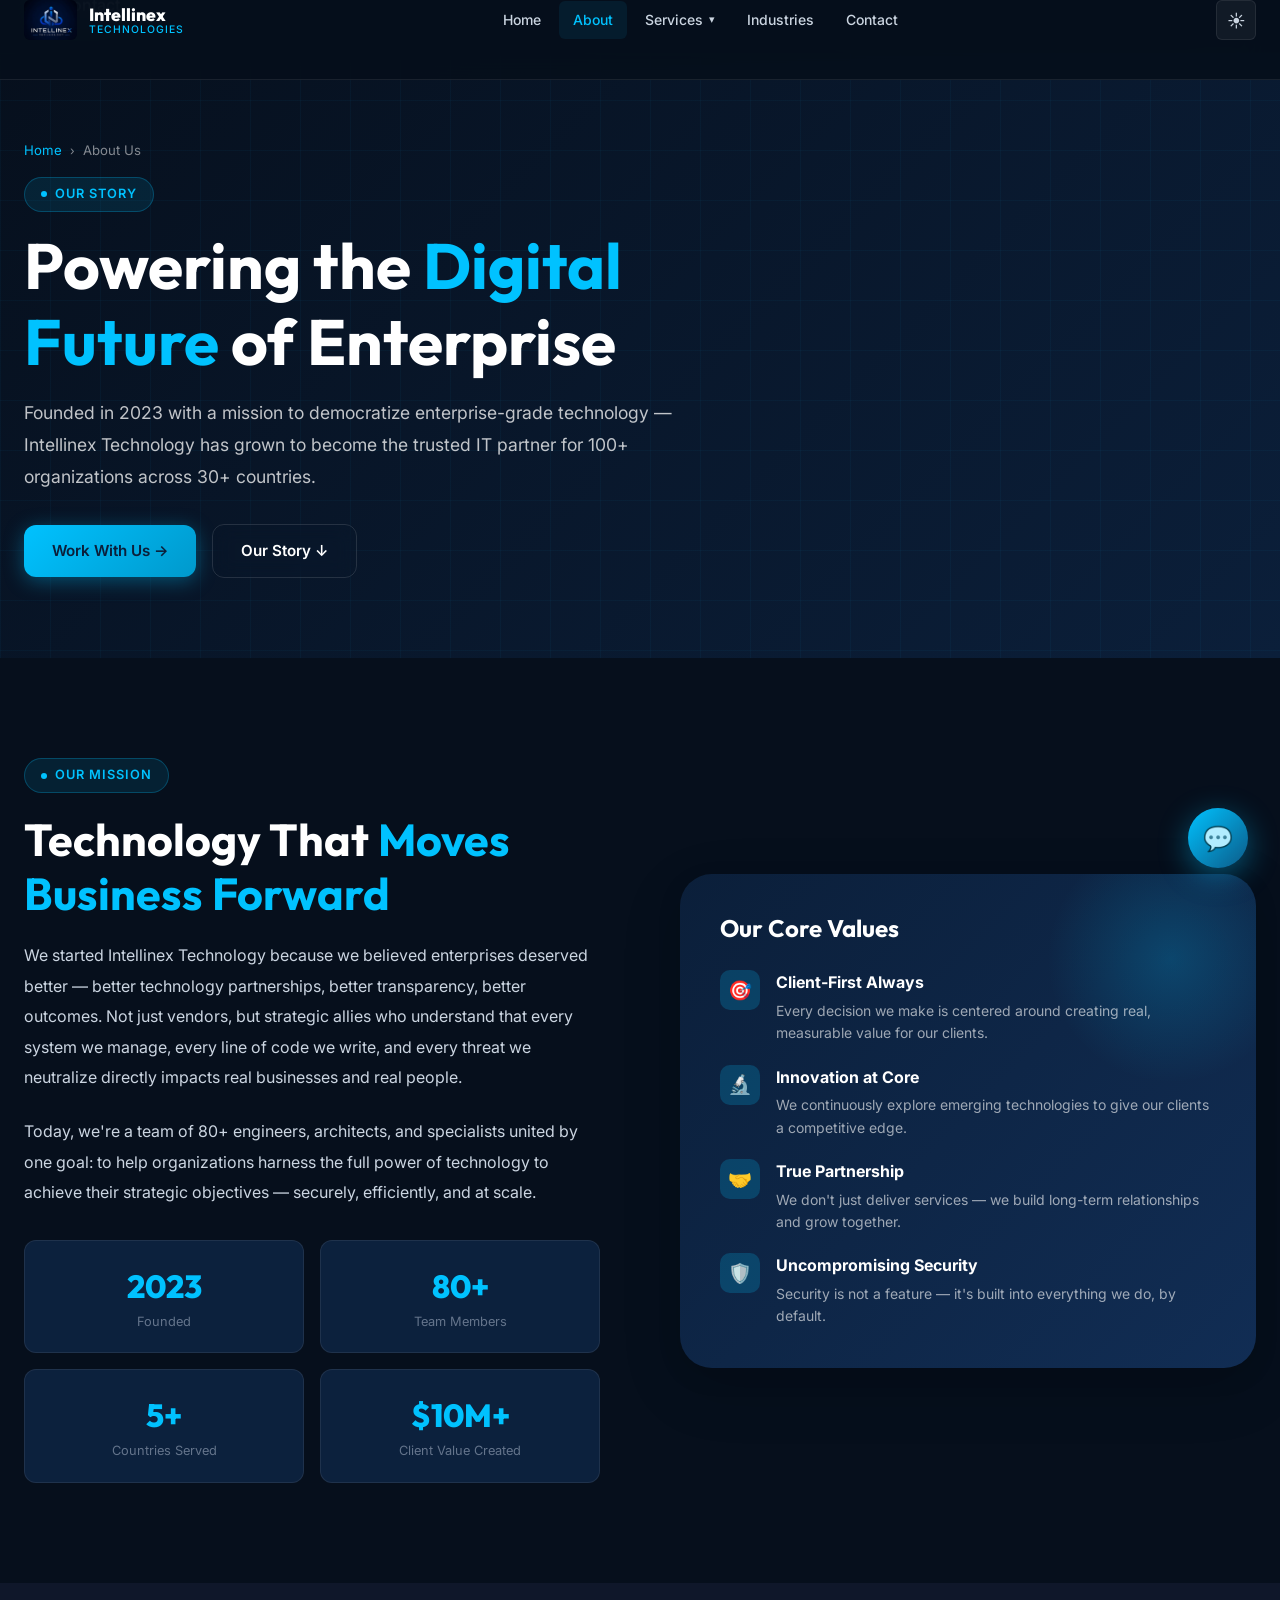
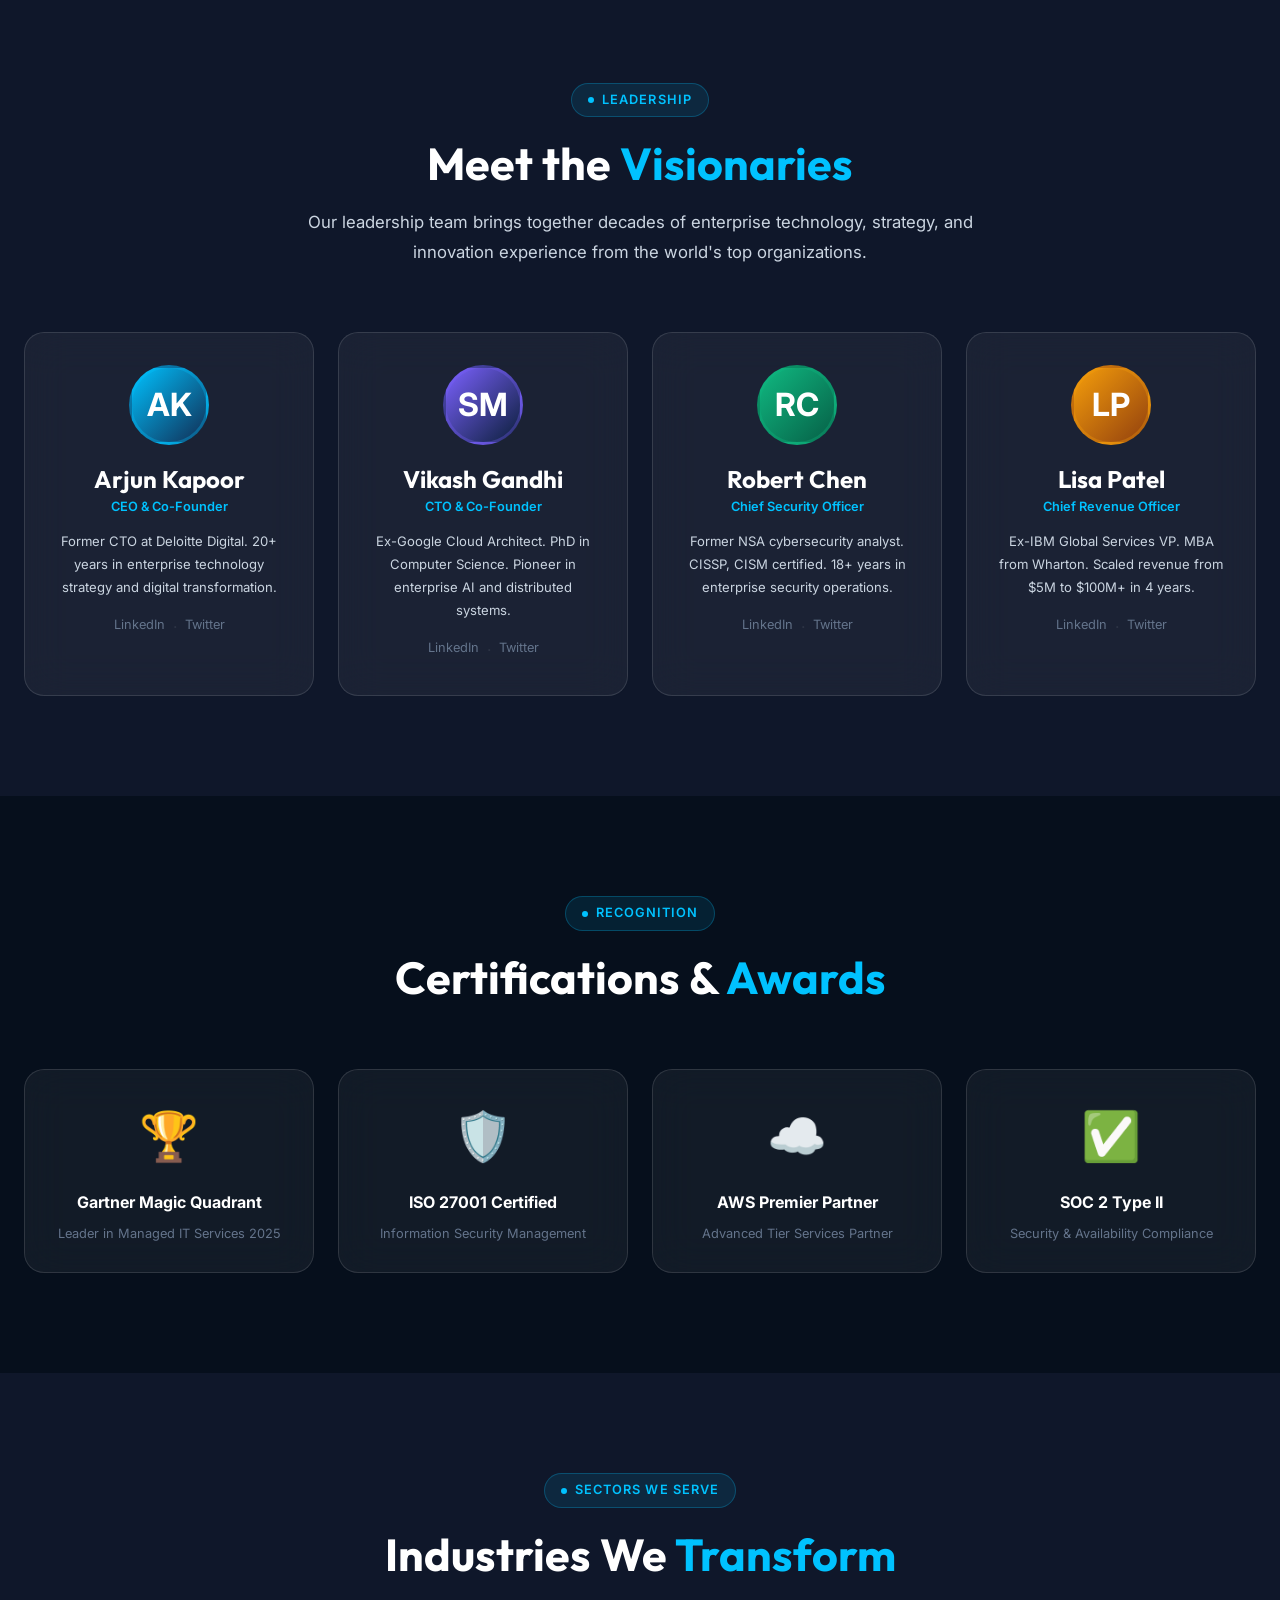
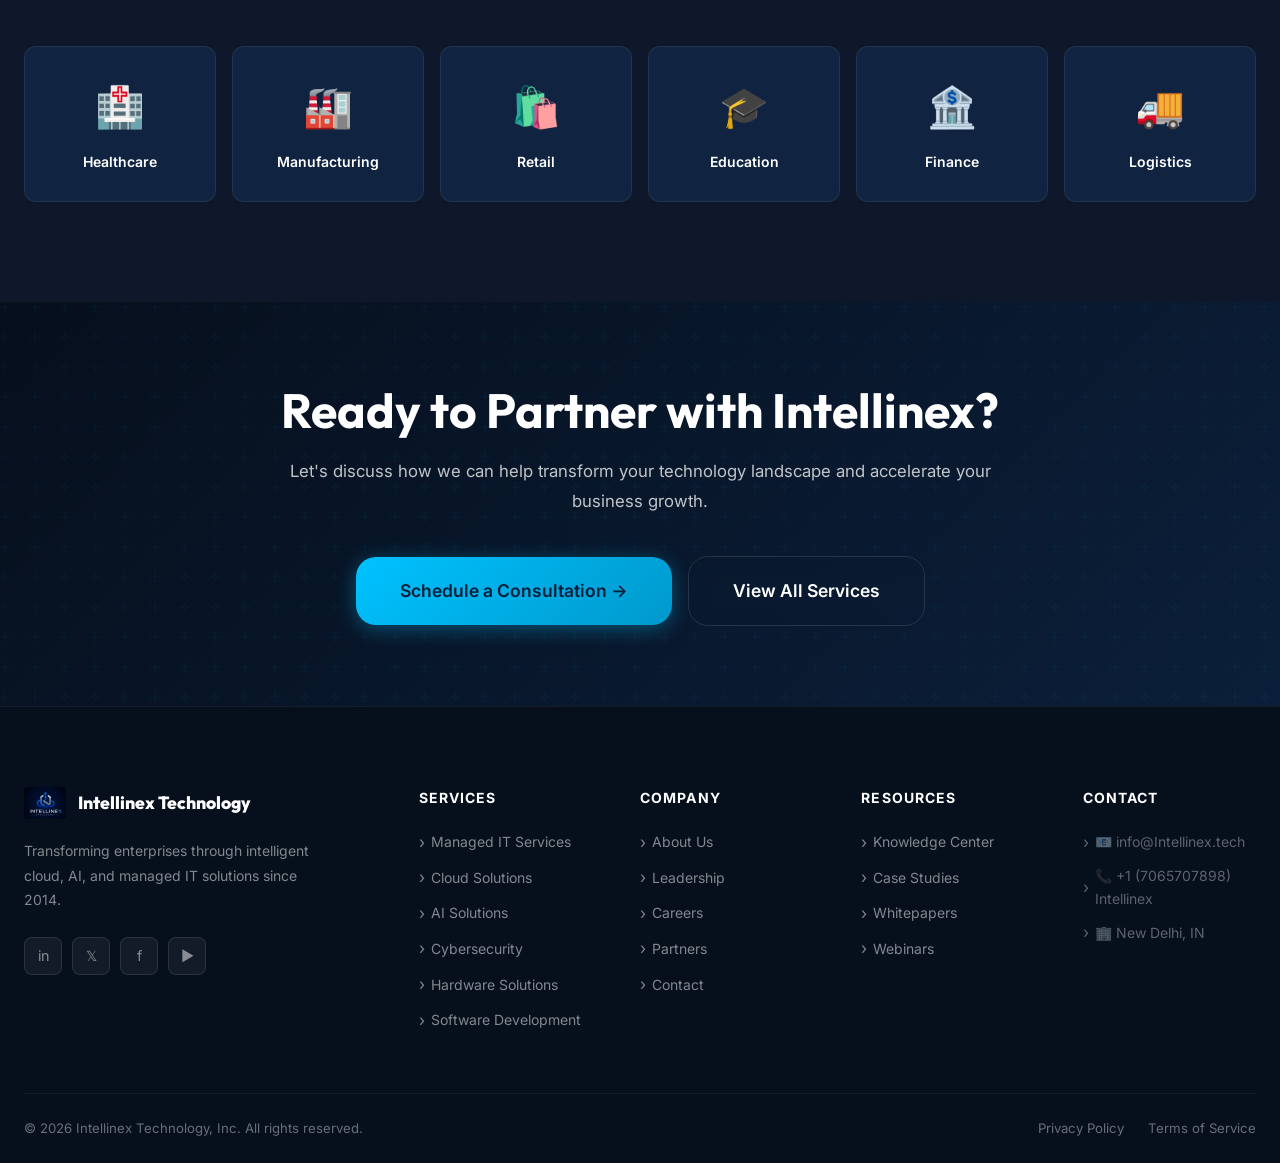
==== commit da4a88e6: "Update about.html" ====
--- a/about.html
+++ b/about.html
@@ -101,11 +101,11 @@
             <div style="font-size:0.8rem;color:var(--text-muted);">Team Members</div>
           </div>
           <div style="padding:20px;background:var(--bg-card);border:1px solid var(--border);border-radius:var(--radius-md);text-align:center;">
-            <div style="font-size:2rem;font-weight:800;color:var(--cyan);font-family:var(--font-display);">30+</div>
+            <div style="font-size:2rem;font-weight:800;color:var(--cyan);font-family:var(--font-display);">5+</div>
             <div style="font-size:0.8rem;color:var(--text-muted);">Countries Served</div>
           </div>
           <div style="padding:20px;background:var(--bg-card);border:1px solid var(--border);border-radius:var(--radius-md);text-align:center;">
-            <div style="font-size:2rem;font-weight:800;color:var(--cyan);font-family:var(--font-display);">$500M+</div>
+            <div style="font-size:2rem;font-weight:800;color:var(--cyan);font-family:var(--font-display);">$10M+</div>
             <div style="font-size:0.8rem;color:var(--text-muted);">Client Value Created</div>
           </div>
         </div>
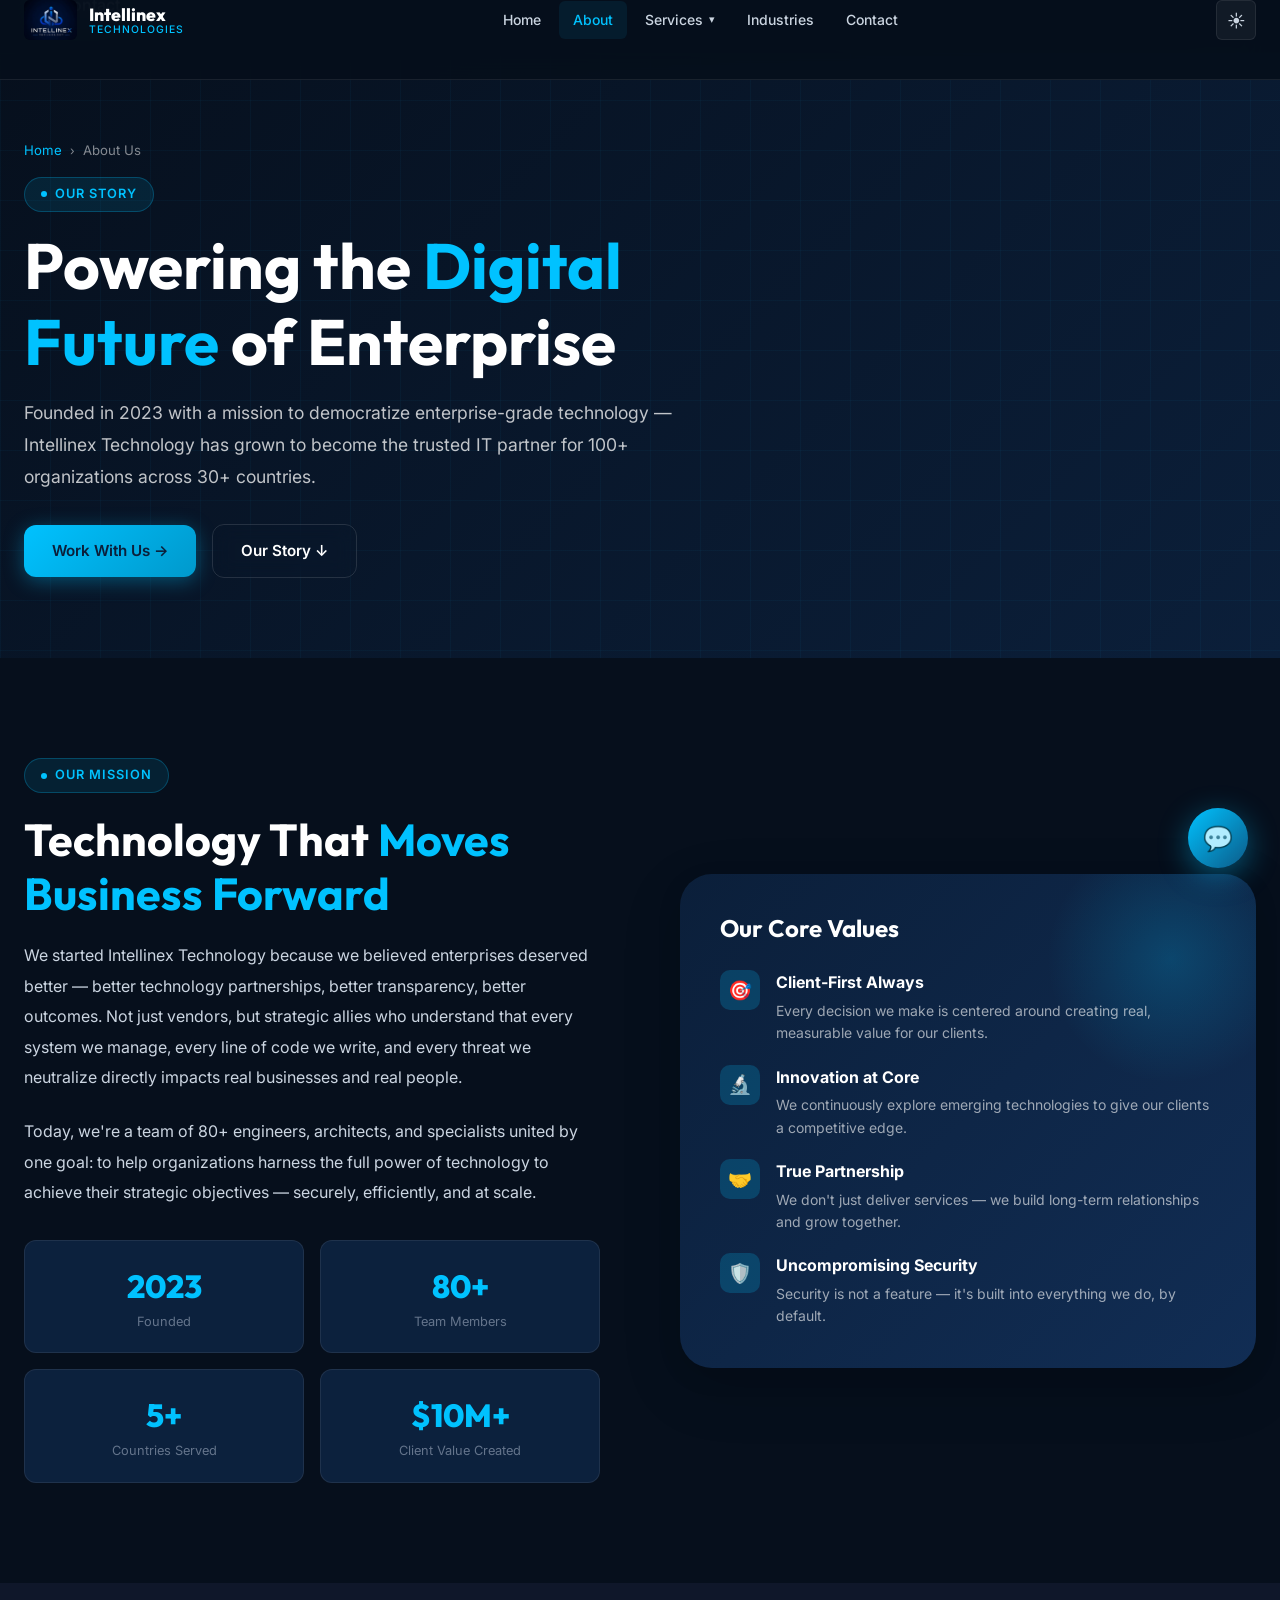
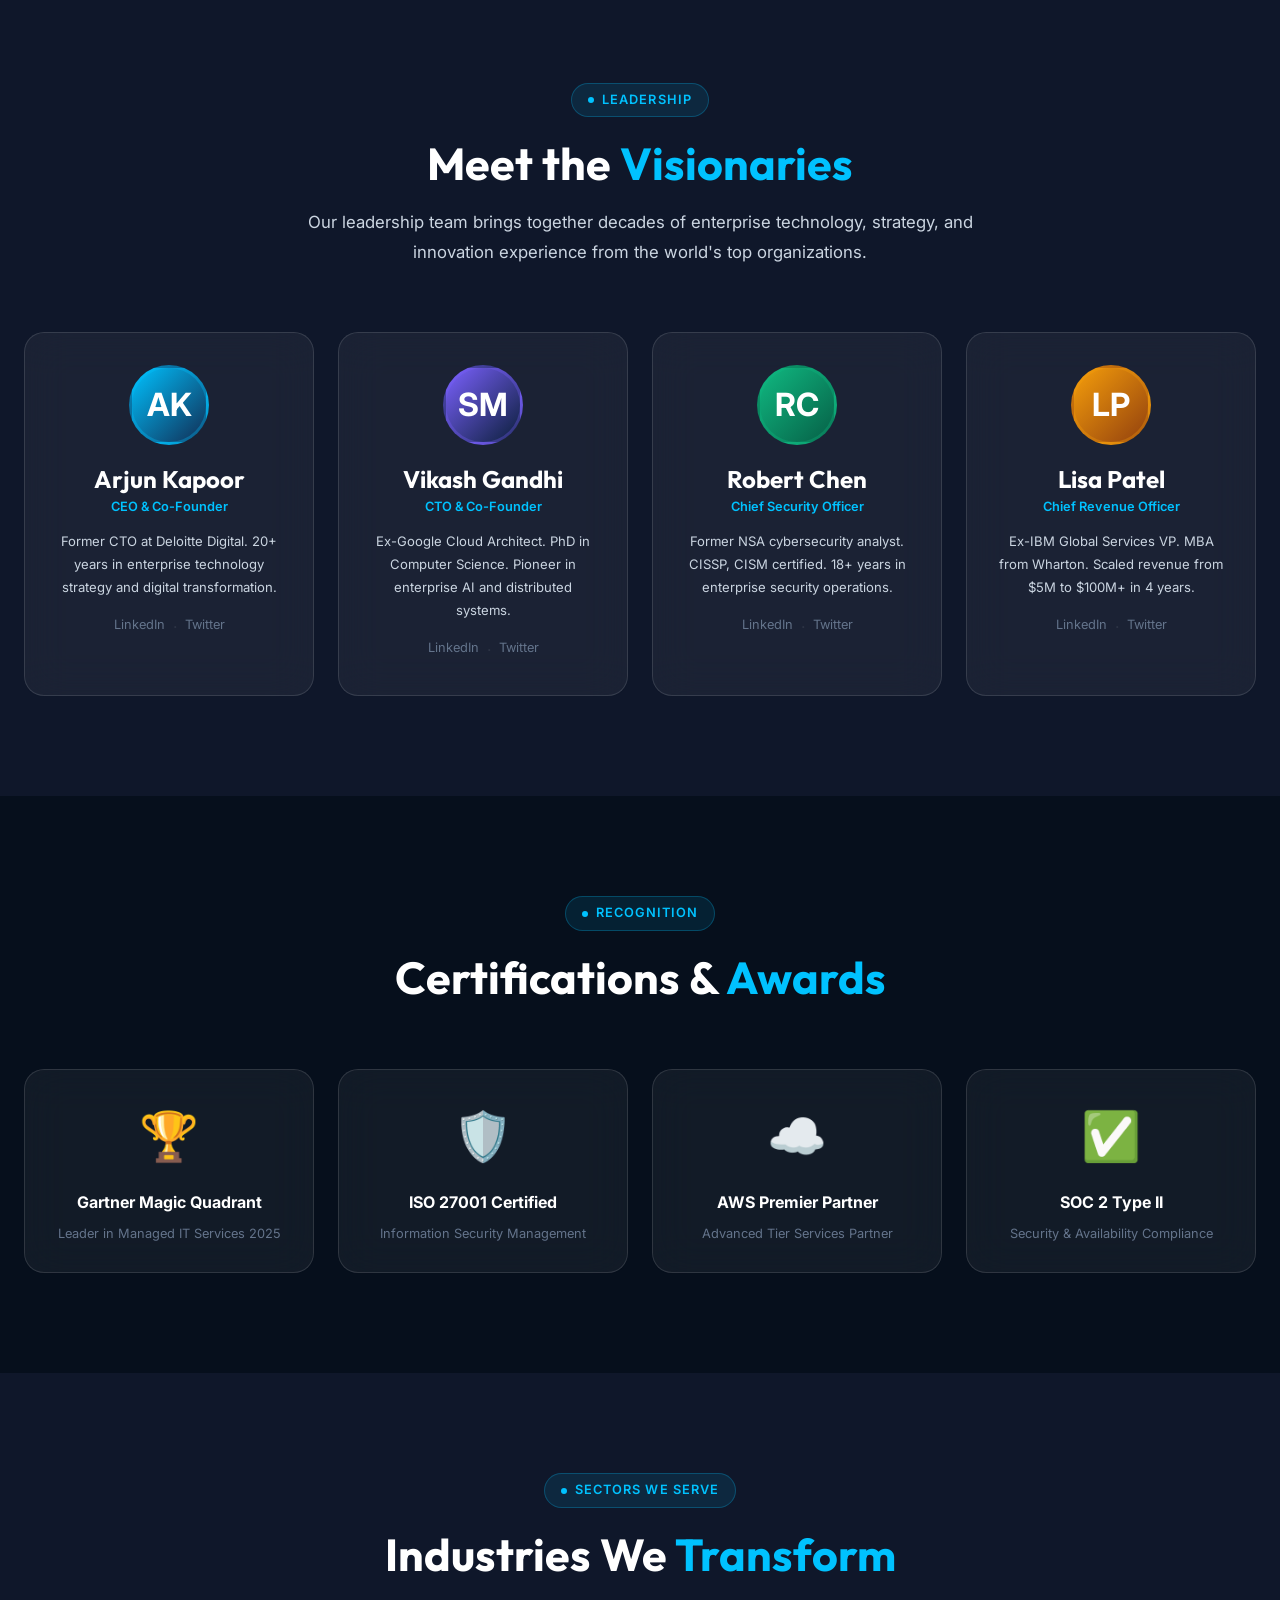
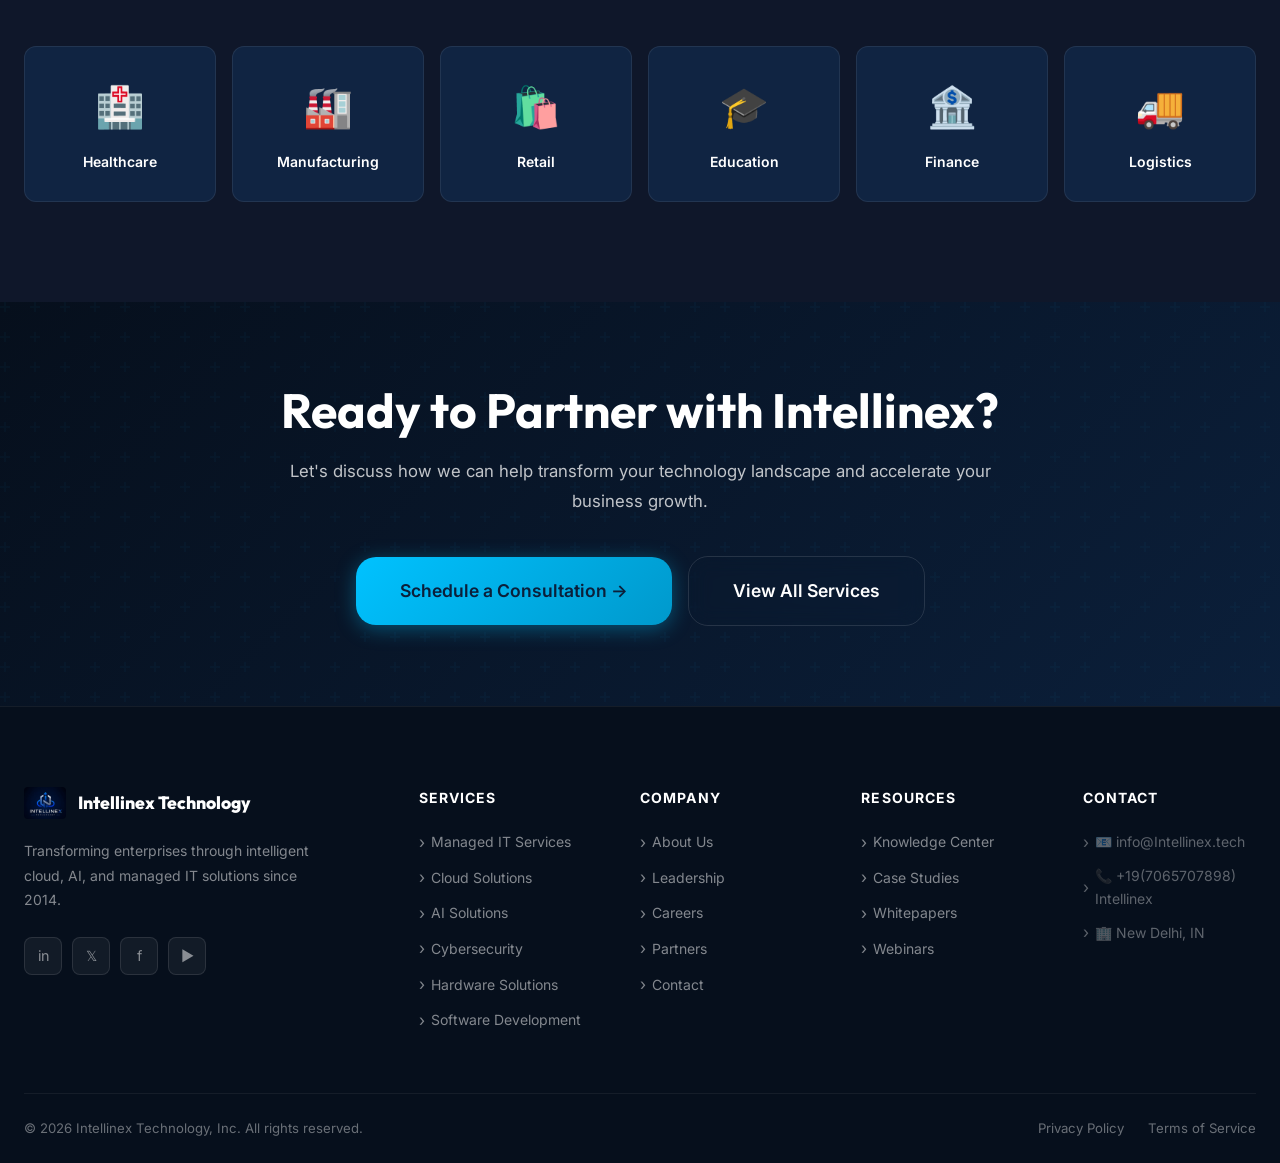
==== commit 258648ab: "Update about.html" ====
--- a/about.html
+++ b/about.html
@@ -312,7 +312,7 @@
         <div class="footer-col-title">Contact</div>
         <div class="footer-links">
           <div class="footer-link" style="cursor:default;opacity:0.7">📧 info@Intellinex.tech</div>
-          <div class="footer-link" style="cursor:default;opacity:0.7">📞 +1 (7065707898) Intellinex</div>
+          <div class="footer-link" style="cursor:default;opacity:0.7">📞 +19(7065707898) Intellinex</div>
           <div class="footer-link" style="cursor:default;opacity:0.7">🏢 New Delhi, IN</div>
         </div>
       </div>
